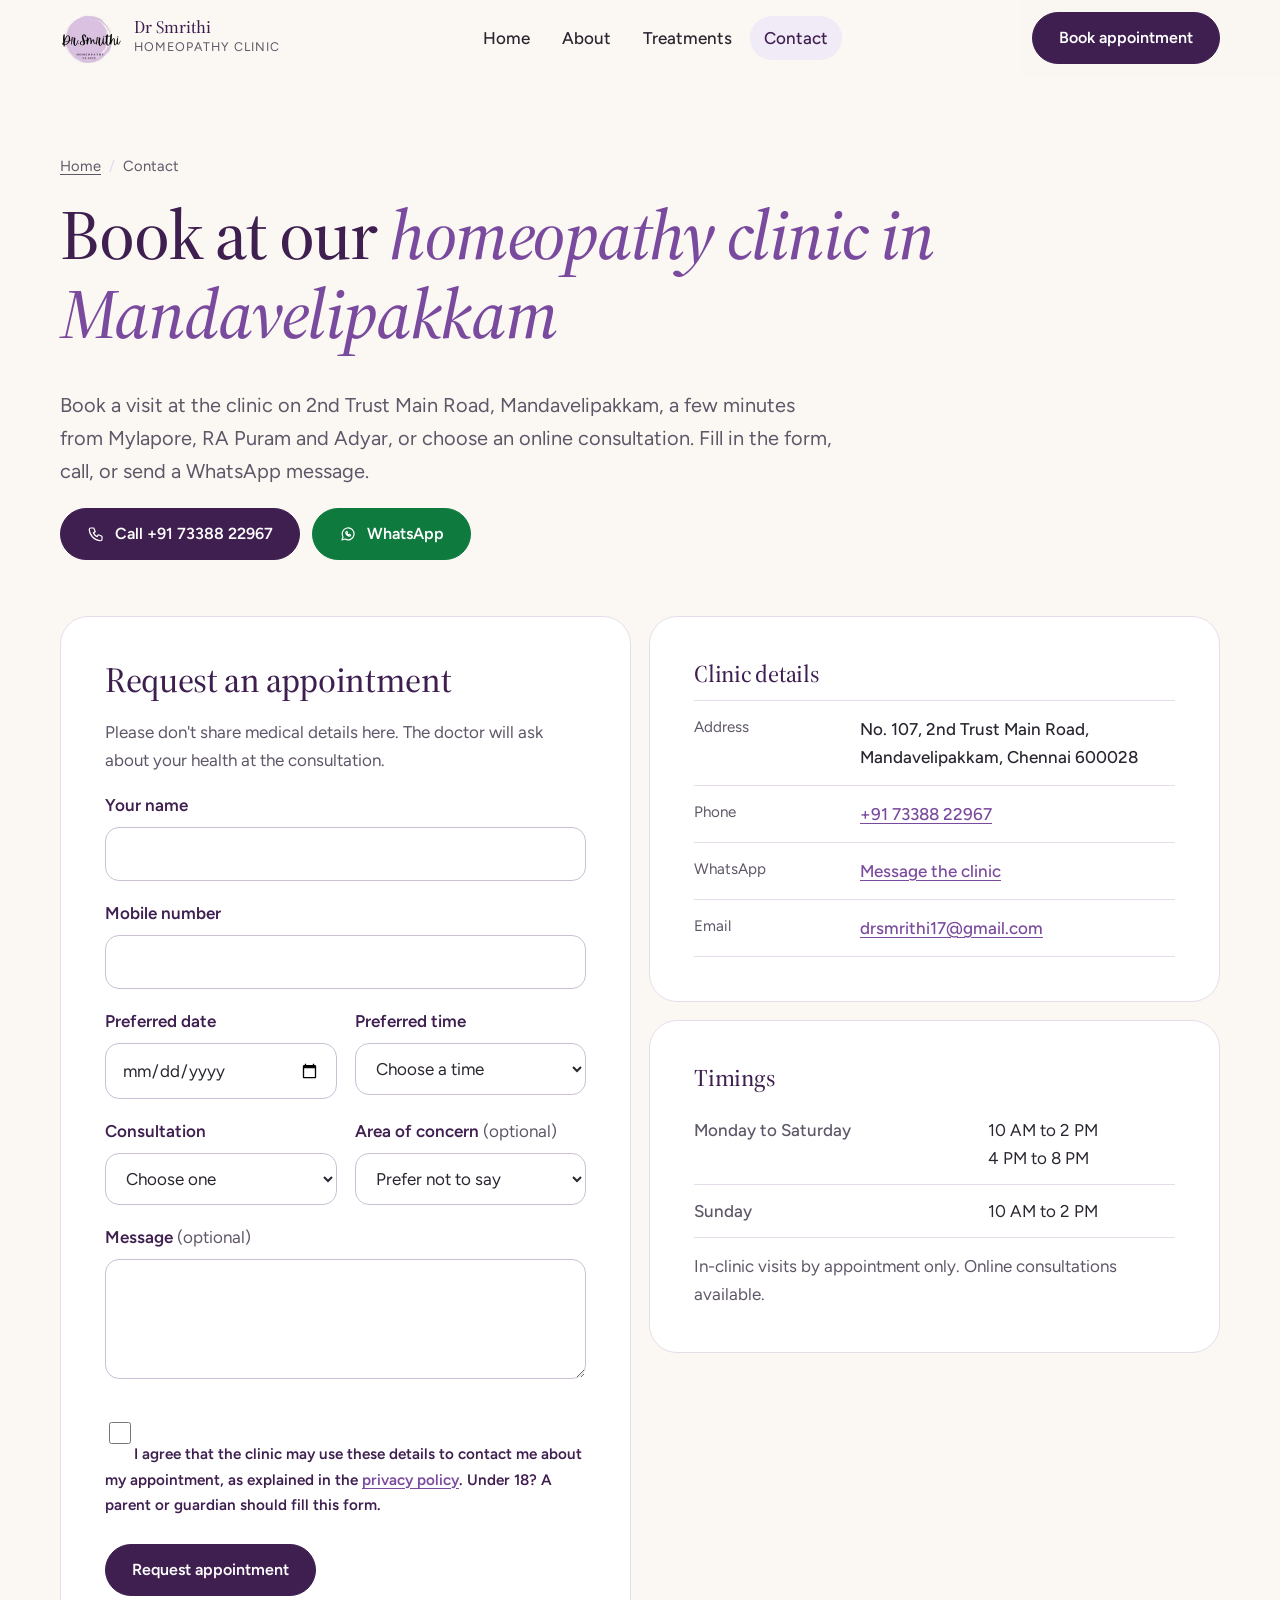
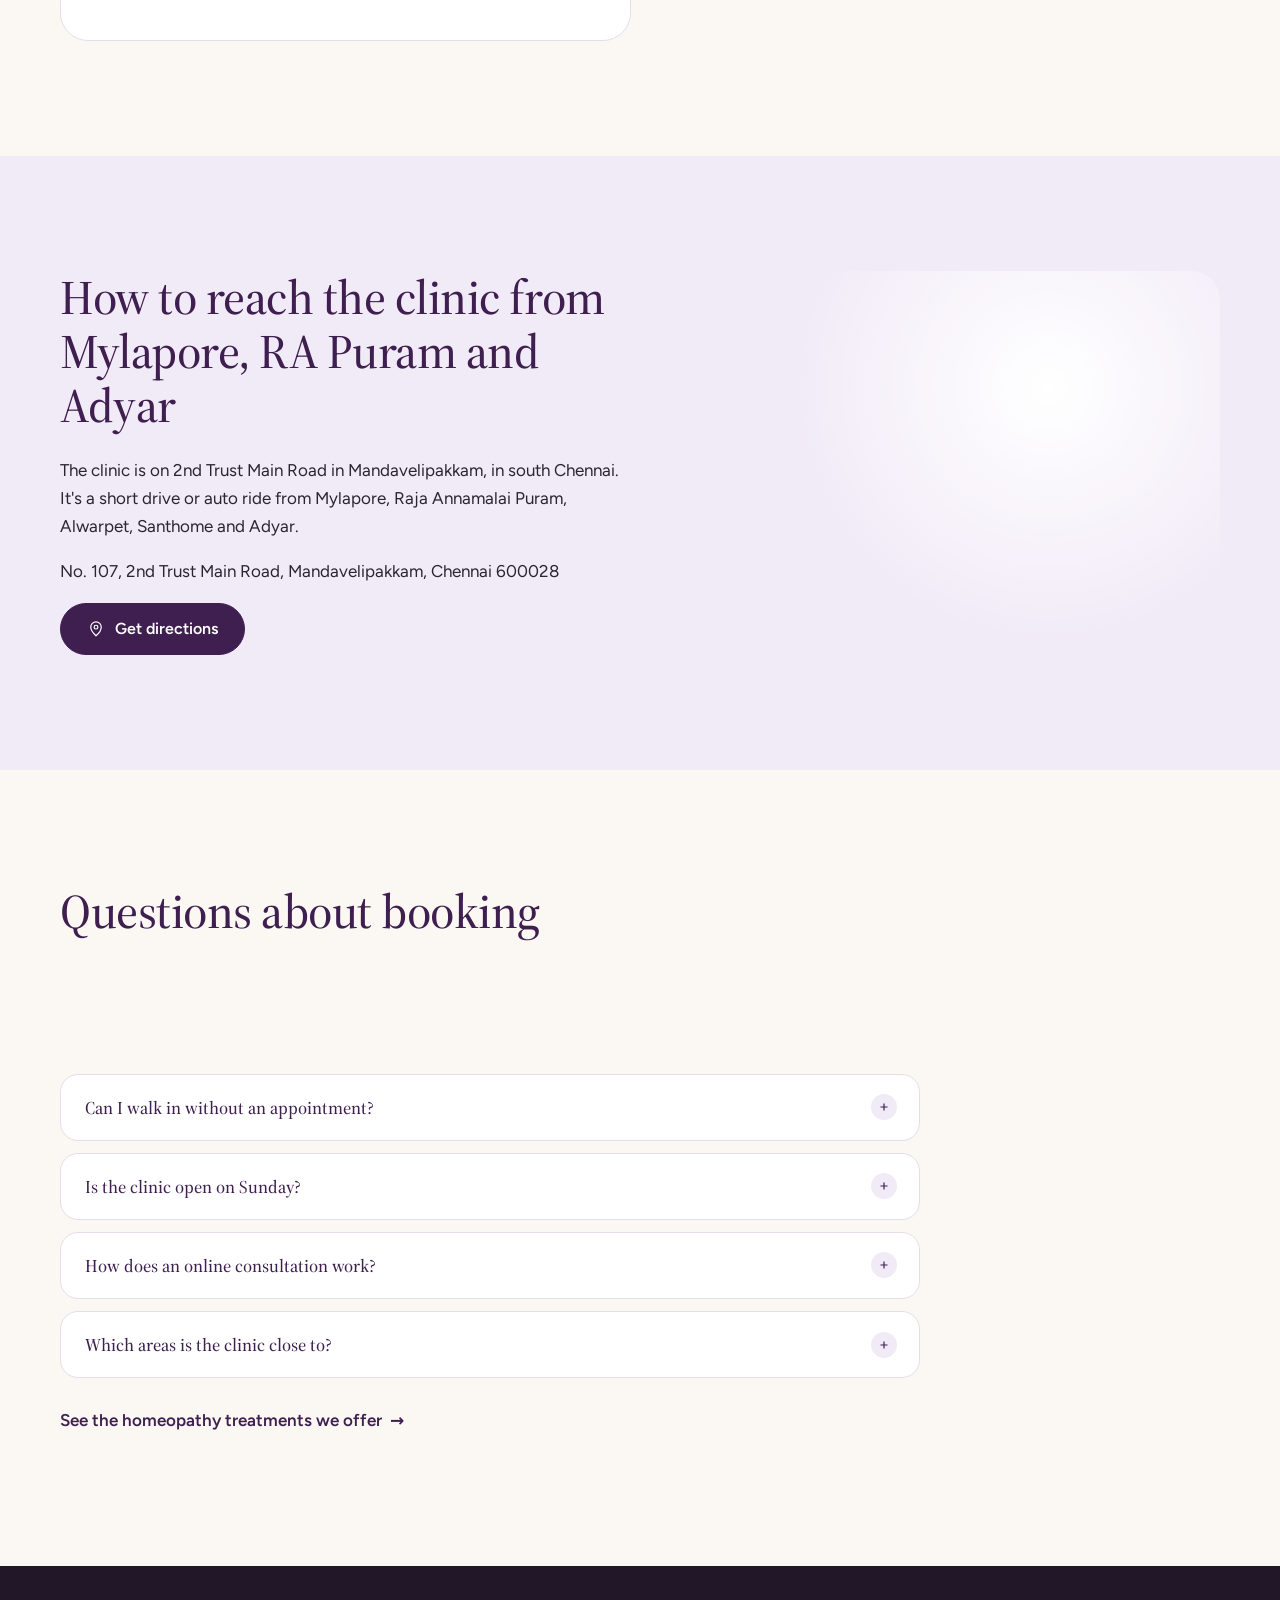
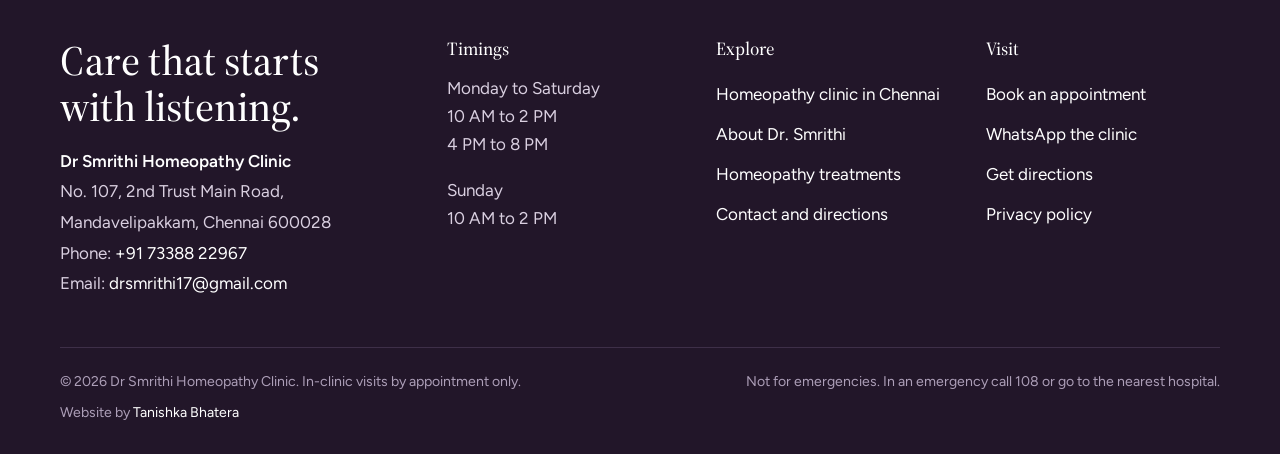
==== contact/index.html @ 2a262642 "New Dr Smrithi website (Astro build) for subdomain testing" ====
<!DOCTYPE html><html lang="en-IN" class="no-js" data-ga="G-P0BYKNVYDF"><head><meta charset="utf-8"><meta name="viewport" content="width=device-width, initial-scale=1"><title>Homeopathy Clinic in Mandavelipakkam | Book Dr Smrithi</title><meta name="description" content="Book at Dr Smrithi Homeopathy Clinic, a homeopathy clinic in Mandavelipakkam near Mylapore and RA Puram. Call, WhatsApp or book online."><meta name="robots" content="index, follow, max-image-preview:large"><link rel="canonical" href="https://drsmrithi.online/contact/"><script>document.documentElement.className='js';setTimeout(function(){if(!window.__ds)document.documentElement.classList.remove('js')},2500)</script><link rel="preload" href="/fonts/source-serif-500.woff2" as="font" type="font/woff2" crossorigin><link rel="preload" href="/fonts/figtree.woff2" as="font" type="font/woff2" crossorigin><link rel="icon" href="/favicon.ico" sizes="48x48"><link rel="icon" type="image/png" sizes="96x96" href="/favicon-96.png"><link rel="icon" type="image/png" sizes="192x192" href="/favicon-192.png"><link rel="apple-touch-icon" href="/apple-touch-icon.png"><meta name="theme-color" content="#fbf8f3"><meta property="og:type" content="website"><meta property="og:site_name" content="Dr Smrithi Homeopathy Clinic"><meta property="og:locale" content="en_IN"><meta property="og:title" content="Homeopathy Clinic in Mandavelipakkam | Book Dr Smrithi"><meta property="og:description" content="Book at Dr Smrithi Homeopathy Clinic, a homeopathy clinic in Mandavelipakkam near Mylapore and RA Puram. Call, WhatsApp or book online."><meta property="og:url" content="https://drsmrithi.online/contact/"><meta property="og:image" content="https://drsmrithi.online/og-share.jpg"><meta property="og:image:width" content="1200"><meta property="og:image:height" content="630"><meta name="twitter:card" content="summary_large_image"><meta name="twitter:title" content="Homeopathy Clinic in Mandavelipakkam | Book Dr Smrithi"><meta name="twitter:description" content="Book at Dr Smrithi Homeopathy Clinic, a homeopathy clinic in Mandavelipakkam near Mylapore and RA Puram. Call, WhatsApp or book online."><meta name="twitter:image" content="https://drsmrithi.online/og-share.jpg"><script type="application/ld+json">{"@context":"https://schema.org","@graph":[{"@type":"MedicalClinic","@id":"https://drsmrithi.online/#clinic","name":"Dr Smrithi Homeopathy Clinic","url":"https://drsmrithi.online/","logo":{"@type":"ImageObject","url":"https://drsmrithi.online/favicon-192.png","width":192,"height":192},"image":"https://drsmrithi.online/og-share.jpg","telephone":"+917338822967","email":"drsmrithi17@gmail.com","medicineSystem":"https://schema.org/Homeopathic","address":{"@type":"PostalAddress","streetAddress":"No. 107, 2nd Trust Main Road, Mandavelipakkam","addressLocality":"Chennai","addressRegion":"Tamil Nadu","postalCode":"600028","addressCountry":"IN"},"hasMap":"https://www.google.com/maps/search/?api=1&query=Dr%20Smrithi%20Homeopathy%20Clinic%2C%20No.%20107%2C%202nd%20Trust%20Main%20Road%2C%20Mandavelipakkam%2C%20Chennai%20600028","geo":{"@type":"GeoCoordinates","latitude":13.0268,"longitude":80.2699},"openingHoursSpecification":[{"@type":"OpeningHoursSpecification","dayOfWeek":["Monday","Tuesday","Wednesday","Thursday","Friday","Saturday"],"opens":"10:00","closes":"14:00"},{"@type":"OpeningHoursSpecification","dayOfWeek":["Monday","Tuesday","Wednesday","Thursday","Friday","Saturday"],"opens":"16:00","closes":"20:00"},{"@type":"OpeningHoursSpecification","dayOfWeek":"Sunday","opens":"10:00","closes":"14:00"}],"areaServed":[{"@type":"Place","name":"Mandavelipakkam"},{"@type":"Place","name":"Mylapore"},{"@type":"Place","name":"Raja Annamalai Puram"},{"@type":"Place","name":"Adyar"},{"@type":"Place","name":"Alwarpet"},{"@type":"Place","name":"Santhome"},{"@type":"City","name":"Chennai"}],"employee":{"@id":"https://drsmrithi.online/about/#doctor"},"isAcceptingNewPatients":true,"availableService":[{"@type":"MedicalTherapy","name":"Homeopathy consultation (in-clinic)"},{"@type":"MedicalTherapy","name":"Online homeopathy consultation"}],"knowsAbout":["Homeopathy","Eczema","Psoriasis","Acne","Urticaria","Allergic rhinitis","Sinusitis","Asthma","Acidity","IBS","Stress","Sleep problems","Migraine","Back pain","PMS","Menopause symptoms"]},{"@type":"WebSite","@id":"https://drsmrithi.online/#website","url":"https://drsmrithi.online/","name":"Dr Smrithi Homeopathy Clinic","inLanguage":"en-IN","publisher":{"@id":"https://drsmrithi.online/#clinic"}},{"@type":"ContactPage","@id":"https://drsmrithi.online/contact/#webpage","url":"https://drsmrithi.online/contact/","name":"Homeopathy Clinic in Mandavelipakkam | Book Dr Smrithi","inLanguage":"en-IN","isPartOf":{"@id":"https://drsmrithi.online/#website"},"about":{"@id":"https://drsmrithi.online/#clinic"}},{"@type":"FAQPage","@id":"https://drsmrithi.online/contact/#faq","mainEntity":[{"@type":"Question","name":"How do I book an appointment?","acceptedAnswer":{"@type":"Answer","text":"Call +91 73388 22967, send a WhatsApp message, or fill in the form on this page. The clinic will confirm your time."}},{"@type":"Question","name":"Can I walk in without an appointment?","acceptedAnswer":{"@type":"Answer","text":"In-clinic visits are by appointment only, so please book before you come."}},{"@type":"Question","name":"Is the clinic open on Sunday?","acceptedAnswer":{"@type":"Answer","text":"Yes. On Sunday the clinic is open from 10 AM to 2 PM."}},{"@type":"Question","name":"How does an online consultation work?","acceptedAnswer":{"@type":"Answer","text":"Book a time as usual and choose online. The doctor consults you on a call, and your medicines can be delivered to your doorstep."}},{"@type":"Question","name":"Which areas is the clinic close to?","acceptedAnswer":{"@type":"Answer","text":"The clinic is in Mandavelipakkam and is close to Mylapore, Raja Annamalai Puram, Adyar, Alwarpet, Santhome."}}]},{"@type":"BreadcrumbList","itemListElement":[{"@type":"ListItem","position":1,"name":"Home","item":"https://drsmrithi.online/"},{"@type":"ListItem","position":2,"name":"Contact","item":"https://drsmrithi.online/contact/"}]}]}</script><style>@font-face{font-family:"Source Serif 4";src:url(/fonts/source-serif-500.woff2)format("woff2");font-weight:500;font-style:normal;font-display:swap}@font-face{font-family:"Source Serif 4";src:url(/fonts/source-serif-500-italic.woff2)format("woff2");font-weight:500;font-style:italic;font-display:swap}@font-face{font-family:Figtree;src:url(/fonts/figtree.woff2)format("woff2");font-weight:400 600;font-style:normal;font-display:swap}@font-face{font-family:Serif Fallback;src:local(Georgia);size-adjust:100%;ascent-override:92%;descent-override:26%}@font-face{font-family:Figtree Fallback;src:local(Arial);size-adjust:97%;ascent-override:98%;descent-override:26%}:root{--cream:#fbf8f3;--paper:#f5efe6;--lilac:#f1eaf7;--lilac-2:#e4d6ef;--plum:#3e1f4f;--plum-2:#5a2f72;--violet:#7a4a9e;--sage:#8fa58a;--sage-soft:#e7ede3;--ink:#2a2530;--muted:#5f5668;--line:#e6dcea;--white:#fff;--wa:#0f7a3e;--serif:"Source Serif 4","Serif Fallback",Georgia,serif;--sans:"Figtree","Figtree Fallback",system-ui,-apple-system,"Segoe UI",Arial,sans-serif;--r-lg:28px;--r-md:18px;--r-sm:12px;--wrap:1200px;--ease:cubic-bezier(.22,.8,.24,1)}*,:before,:after{box-sizing:border-box}html{-webkit-text-size-adjust:100%}body{background:var(--cream);color:var(--ink);font-family:var(--sans);-webkit-font-smoothing:antialiased;text-rendering:optimizelegibility;margin:0;font-size:1.0625rem;line-height:1.65}img,svg{max-width:100%;display:block}img{height:auto}a{color:var(--violet);text-underline-offset:3px}a:hover{color:var(--plum)}:focus-visible{outline:3px solid var(--violet);outline-offset:3px;border-radius:6px}h1,h2,h3,h4{font-family:var(--serif);color:var(--plum);letter-spacing:-.01em;margin:0 0 .5em;font-weight:500;line-height:1.12}h1{letter-spacing:-.02em;font-size:clamp(2.3rem,6.2vw,4.4rem)}h2{font-size:clamp(1.8rem,4.2vw,3rem)}h3{font-size:clamp(1.25rem,2.2vw,1.5rem)}h1 em,h2 em{color:var(--violet);font-style:italic}p{margin:0 0 1em}ul{padding-left:1.1em}.wrap{width:100%;max-width:var(--wrap);margin:0 auto;padding:0 20px}.eyebrow{letter-spacing:.14em;text-transform:uppercase;color:var(--violet);align-items:center;gap:10px;margin-bottom:16px;font-size:.8rem;font-weight:600;display:inline-flex}.eyebrow:before{content:"";background:currentColor;width:22px;height:1.5px}.lead{color:var(--muted);max-width:60ch;font-size:clamp(1.08rem,1.6vw,1.25rem)}.muted{color:var(--muted)}.skip{z-index:200;background:var(--plum);color:#fff;border-radius:10px;padding:10px 16px;position:absolute;top:10px;left:-9999px}.skip:focus{left:10px}.sr-only{clip:rect(0 0 0 0);white-space:nowrap;width:1px;height:1px;position:absolute;overflow:hidden}.btn{--bg:var(--plum);--fg:#fff;border:1.5px solid var(--bg);background:var(--bg);min-height:52px;color:var(--fg);font:600 1rem/1 var(--sans);cursor:pointer;transition:background-color .3s var(--ease),color .3s var(--ease),border-color .3s var(--ease),transform .4s var(--ease);border-radius:999px;justify-content:center;align-items:center;gap:10px;padding:0 26px;text-decoration:none;display:inline-flex;position:relative}.btn:hover{--bg:var(--plum-2);color:#fff}.btn svg{flex:none;width:18px;height:18px}.btn-ghost{--bg:transparent;--fg:var(--plum);border-color:var(--plum)}.btn-ghost:hover{--bg:var(--plum);color:#fff}.btn-wa{--bg:var(--wa)}.btn-wa:hover{--bg:#0b5f30}.btn-light{--bg:#fff;--fg:var(--plum);border-color:#fff}.btn-light:hover{--bg:var(--lilac);color:var(--plum)}.btn-row{flex-wrap:wrap;gap:12px;display:flex}.link-arrow{color:var(--plum);align-items:center;gap:8px;font-weight:600;text-decoration:none;display:inline-flex}.link-arrow span{transition:transform .35s var(--ease)}.link-arrow:hover span{transform:translate(4px)}.site-header{z-index:60;-webkit-backdrop-filter:saturate(1.4)blur(12px);background:#fbf8f3e0;border-bottom:1px solid #0000;transition:border-color .3s;position:sticky;top:0}.site-header.scrolled{border-color:var(--line)}.hdr{justify-content:space-between;align-items:center;gap:16px;min-height:76px;display:flex}.brand{color:var(--plum);align-items:center;gap:12px;text-decoration:none;display:flex}.brand img{mix-blend-mode:multiply;width:62px;height:49px}.brand b{font:500 1.1rem/1.1 var(--serif);display:block}.brand small{letter-spacing:.08em;text-transform:uppercase;color:var(--muted);font-size:.78rem;display:block}.nav ul{gap:4px;margin:0;padding:0;list-style:none;display:flex}.nav a{min-height:44px;color:var(--ink);border-radius:999px;align-items:center;padding:0 14px;font-weight:500;text-decoration:none;transition:background-color .25s;display:flex}.nav a:hover{background:var(--lilac)}.nav a[aria-current=page]{background:var(--lilac);color:var(--plum)}.nav-book{display:none}.menu-btn{border:1.5px solid var(--line);cursor:pointer;width:48px;height:48px;color:var(--plum);background:#fff;border-radius:50%;justify-content:center;align-items:center;display:none}.menu-btn span,.menu-btn span:before{width:20px;height:1.5px;transition:transform .3s var(--ease);background:currentColor;display:block;position:relative}.menu-btn span:before{content:"";position:absolute;top:6px}.menu-btn span{top:-3px}@media (width<=959px){.js .menu-btn{display:inline-flex}.js .nav{background:var(--cream);border-bottom:1px solid var(--line);padding:12px 20px 24px;display:none;position:fixed;inset:76px 0 auto}.js .nav.open{display:block}.js .nav ul{flex-direction:column}.js .nav a{min-height:52px;font-size:1.15rem}.nav-book{margin-top:8px;display:block}.nav-book a{background:var(--plum);color:#fff;justify-content:center}.hdr-cta{display:none}.nav{width:100%}.hdr{flex-wrap:wrap}.js .hdr{flex-wrap:nowrap}}.section{padding:clamp(64px,9vw,120px) 0}.section-tint{background:var(--lilac)}.section-paper{background:var(--paper)}.section-head{max-width:720px;margin-bottom:clamp(32px,5vw,56px)}.section-head.center{text-align:center;margin-left:auto;margin-right:auto}.section-head.center .eyebrow:before{display:none}.panel{border-radius:var(--r-lg);background:#fff;padding:clamp(24px,4vw,44px)}.hero{padding:clamp(28px,5vw,64px) 0 clamp(48px,7vw,90px);position:relative;overflow:hidden}.hero-grid{align-items:center;gap:40px;display:grid}.hero h1{max-width:15ch;font-size:clamp(2.3rem,5vw,3.9rem)}.hero .lead{margin:18px 0 28px}.hero-media{position:relative}.hero-img{border-radius:260px 260px var(--r-lg) var(--r-lg);aspect-ratio:1;background:var(--lilac-2);overflow:hidden}.hero-img img{object-fit:cover;width:100%;height:100%}.float-card{backdrop-filter:blur(6px);border-radius:var(--r-md);background:#fffffff0;align-items:center;gap:12px;padding:14px 18px;font-size:.95rem;line-height:1.3;display:flex;position:absolute;box-shadow:0 18px 40px -18px #3e1f4f59}.float-card b{color:var(--plum);font-weight:600;display:block}.float-card .dot{background:var(--lilac);width:38px;height:38px;color:var(--plum);border-radius:50%;flex:none;place-items:center;display:grid}.float-card .dot svg{width:20px;height:20px}.fc-1{animation:5s ease-in-out infinite bob;bottom:18%;left:-12px}.fc-2{animation:6s ease-in-out -2s infinite bob;top:12%;right:-8px}.float-card{transition:transform .4s var(--ease)}.float-card:hover{animation:.6s ease-in-out wiggle}.fc-2 .dot{position:relative}.fc-2 .dot:after{content:"";background:#3fae64;border-radius:50%;width:9px;height:9px;animation:2s ease-out infinite ping;position:absolute;top:2px;right:2px;box-shadow:0 0 #3fae6499}@keyframes bob{0%,to{transform:translateY(0)rotate(0)}50%{transform:translateY(-10px)rotate(-1deg)}}@keyframes wiggle{0%,to{transform:rotate(0)}25%{transform:rotate(-3deg)}75%{transform:rotate(3deg)}}@keyframes ping{to{box-shadow:0 0 0 10px #3fae6400}}.hero-sprig{width:260px;color:var(--sage);opacity:.55;pointer-events:none;position:absolute;bottom:-40px;right:-60px}.trust{border-top:1px solid var(--line);color:var(--muted);flex-wrap:wrap;gap:10px 22px;margin:30px 0 0;padding:22px 0 0;font-size:.95rem;list-style:none;display:flex}.trust li{align-items:center;gap:8px;display:inline-flex}.trust svg{width:18px;height:18px;color:var(--sage)}.marquee{background:var(--plum);color:#f3eaf8;padding:18px 0;overflow:hidden}.marquee-track{gap:48px;width:max-content;animation:38s linear infinite marquee;display:flex}.marquee-track span{font:400 1.15rem/1 var(--serif);white-space:nowrap;align-items:center;gap:48px;display:inline-flex}.marquee-track span:after{content:"✦";color:var(--sage);font-size:.8rem}@keyframes marquee{to{transform:translate(-50%)}}.ways{gap:18px;display:grid}.way{border-radius:var(--r-lg);border:1px solid var(--line);transform-style:preserve-3d;transition:transform .6s var(--ease),box-shadow .5s var(--ease),border-color .4s;background:#fff;padding:32px 28px;position:relative;overflow:hidden}.way:before{content:"";background:radial-gradient(260px circle at var(--mx,50%) var(--my,50%),#7a4a9e24,transparent 70%);opacity:0;pointer-events:none;transition:opacity .4s;position:absolute;inset:0}.way:hover{border-color:var(--lilac-2);box-shadow:0 30px 60px -32px #3e1f4f80}.way:hover:before{opacity:1}.way .num{transition:transform .5s var(--ease),color .3s}.way:hover .num{color:var(--plum);transform:translate(6px)}.way .num{font:400 .95rem/1 var(--serif);color:var(--violet);margin-bottom:28px;display:block}.way h3{margin-bottom:.35em}.way p{color:var(--muted);margin:0}.tiles{gap:16px;display:grid}.tile{border-radius:var(--r-lg);color:var(--ink);border:1px solid var(--line);background:#fff;flex-direction:column;text-decoration:none;display:flex;position:relative;overflow:hidden}.tile:hover{color:var(--ink)}.tile-media{aspect-ratio:4/3;background:linear-gradient(135deg,var(--lilac) 0%,var(--lilac-2) 100%);display:block;overflow:hidden}.tile-media img{object-fit:cover;width:100%;height:100%}.tile-art{width:100%;height:100%;color:var(--plum);place-items:center;display:grid}.tile-art svg{opacity:.75;width:34%;height:auto}.tile-body{flex-direction:column;flex:1;gap:10px;padding:22px 24px 26px;display:flex}.tile h3{margin:0}.tile p{color:var(--muted);margin:0;font-size:.98rem}.chips{flex-wrap:wrap;gap:6px;display:flex}.chips span{background:var(--cream);border:1px solid var(--line);color:var(--muted);border-radius:999px;padding:5px 11px;font-size:.82rem}.tile .link-arrow{margin-top:auto;padding-top:6px}.scope-note{color:var(--muted);max-width:760px;margin-top:22px;font-size:.92rem}.doctor{align-items:center;gap:40px;display:grid}.monogram{aspect-ratio:1;background:radial-gradient(circle at 30% 25%,#fff 0,var(--lilac) 55%,var(--lilac-2) 100%);border-radius:50%;place-items:center;width:100%;max-width:440px;margin:0 auto;display:grid;position:relative}.monogram img{mix-blend-mode:multiply;width:72%}.monogram svg.ring{width:112%;height:112%;color:var(--violet);opacity:.5;position:absolute;inset:-6%}.creds{border-top:1px solid var(--line);gap:0;margin:24px 0;display:grid}.creds div{border-bottom:1px solid var(--line);grid-template-columns:150px 1fr;gap:16px;padding:14px 0;display:grid}.creds dt{color:var(--muted);font-size:.95rem}.creds dd{margin:0;font-weight:500}blockquote.pull{border-left:3px solid var(--lilac-2);font:500 clamp(1.15rem,2vw,1.4rem)/1.5 var(--serif);color:var(--plum);margin:0 0 20px;padding-left:20px}.steps{counter-reset:s;gap:18px;margin:0;padding:0;list-style:none;display:grid}.step{border-radius:var(--r-lg);background:var(--cream);border:1px solid var(--line);padding:28px;position:relative}.step:before{counter-increment:s;content:"0" counter(s);font:400 2.6rem/1 var(--serif);color:var(--lilac-2);margin-bottom:18px;transition:color .4s;display:block}.step:hover:before{color:var(--violet)}.step h3{font-size:1.25rem}.step p{color:var(--muted);margin:0}.scope{gap:18px;display:grid}.scope .panel h3{align-items:center;gap:12px;display:flex}.scope .panel h3 svg{width:28px;height:28px;color:var(--violet);flex:none}.scope ul{margin:0;padding:0;list-style:none}.scope li{border-bottom:1px dashed var(--line);padding:8px 0 8px 30px;position:relative}.scope li:last-child{border:0}.scope li:before{content:"";background:var(--sage);border-radius:50%;width:12px;height:12px;position:absolute;top:16px;left:4px}.scope .warn li:before{background:#c0703f}.reviews{gap:18px;display:grid}.review{border-radius:var(--r-lg);border:1px solid var(--line);background:#fff;flex-direction:column;gap:16px;margin:0;padding:28px;display:flex}.review .q{font:400 3rem/.6 var(--serif);color:var(--lilac-2);height:20px}.review blockquote{color:var(--ink);margin:0}.review figcaption{color:var(--plum);justify-content:space-between;align-items:center;gap:10px;margin-top:auto;font-weight:600;display:flex}.review figcaption span{background:var(--sage-soft);color:#3f5a3b;border-radius:999px;padding:4px 10px;font-size:.82rem;font-weight:500}.cases{gap:18px;display:grid}.case{border-radius:var(--r-lg);border:1px solid var(--line);background:#fff;margin:0;overflow:hidden}.case img{aspect-ratio:1;object-fit:cover;width:100%}.case figcaption{padding:16px 20px;font-size:.95rem}.case figcaption b{color:var(--plum);display:block}.case-note{color:var(--muted);margin-top:18px;font-size:.9rem}.faq{gap:12px;max-width:860px;display:grid}.faq details{border-radius:var(--r-md);border:1px solid var(--line);background:#fff;transition:border-color .3s}.faq details[open]{border-color:var(--lilac-2)}.faq summary{cursor:pointer;font:500 1.12rem/1.4 var(--serif);color:var(--plum);padding:20px 60px 20px 24px;list-style:none;position:relative}.faq summary::-webkit-details-marker{display:none}.faq summary:after{content:"";background:var(--lilac) url("data:image/svg+xml,%3Csvg xmlns='http://www.w3.org/2000/svg' viewBox='0 0 24 24' fill='none' stroke='%233e1f4f' stroke-width='2'%3E%3Cpath d='M12 6v12M6 12h12'/%3E%3C/svg%3E") center/14px no-repeat;width:26px;height:26px;transition:transform .35s var(--ease);border-radius:50%;margin-top:-13px;position:absolute;top:50%;right:22px}.faq details[open] summary:after{transform:rotate(45deg)}.faq .ans{color:var(--muted);padding:0 24px 20px}.faq .ans p:last-child{margin:0}.visit{gap:18px;display:grid}.hours{border-collapse:collapse;width:100%}.hours th,.hours td{text-align:left;border-bottom:1px solid var(--line);vertical-align:top;padding:12px 0}.hours th{color:var(--muted);padding-right:16px;font-weight:500}.map-box{border-radius:var(--r-lg);background:var(--lilac) radial-gradient(circle at 70% 30%,#fff 0,transparent 55%);text-align:center;place-items:center;min-height:380px;padding:24px;display:grid;position:relative;overflow:hidden}.map-box iframe{border:0;width:100%;height:100%;position:absolute;inset:0}.map-pin{width:60px;height:60px;color:var(--plum);margin:0 auto 14px}.cta{background:var(--plum);color:#efe5f6;border-radius:var(--r-lg);text-align:center;padding:clamp(36px,6vw,72px);position:relative;overflow:hidden}.cta h2{color:#fff}.cta h2 em{color:#e6d6f2}.cta p{color:#dccbe9;max-width:560px;margin:0 auto 26px}.cta .btn-row{justify-content:center}.cta .btn-ghost{--fg:#fff;border-color:#ffffff80}.cta .btn-ghost:hover{--bg:#fff;color:var(--plum)}.cta-sprig{color:#8e6aa8;opacity:.35;pointer-events:none;width:220px;position:absolute}.cta-sprig.l{bottom:-30px;left:-40px}.cta-sprig.r{top:-30px;right:-40px;transform:scaleX(-1)rotate(180deg)}.page-hero{padding:clamp(40px,6vw,80px) 0 clamp(32px,5vw,56px)}.crumbs ol{color:var(--muted);flex-wrap:wrap;gap:8px;margin:0 0 18px;padding:0;font-size:.92rem;list-style:none;display:flex}.crumbs li+li:before{content:"/";color:var(--lilac-2);margin-right:8px}.crumbs a{color:var(--muted)}.toc{flex-wrap:wrap;gap:8px;margin:28px 0 0;padding:0;list-style:none;display:flex}.toc a{border:1px solid var(--line);min-height:44px;color:var(--plum);background:#fff;border-radius:999px;align-items:center;gap:8px;padding:0 16px;font-weight:500;text-decoration:none;transition:background-color .25s;display:inline-flex}.toc a:hover{background:var(--lilac)}.area{border-top:1px solid var(--line);gap:28px;padding:clamp(40px,6vw,72px) 0;scroll-margin-top:90px;display:grid}.area-side{align-items:flex-start;gap:16px;display:flex}.area-body h3{margin-top:1.4em;font-size:1.15rem}.area-cols{gap:4px 32px;display:grid}.tick{margin:0;padding:0;list-style:none}.tick li{padding:6px 0 6px 28px;position:relative}.tick li:before{content:"";border-left:2px solid var(--sage);border-bottom:2px solid var(--sage);width:14px;height:8px;position:absolute;top:14px;left:2px;transform:rotate(-45deg)}.urgent{border-radius:var(--r-sm);background:#fbf1ea;border-left:3px solid #c0703f;margin-top:18px;padding:14px 18px;font-size:.96rem}.form,.form-2{gap:18px;display:grid}.field label{color:var(--plum);margin-bottom:8px;font-weight:600;display:block}.field .opt{color:var(--muted);font-weight:400}.field input,.field select,.field textarea{width:100%;min-height:52px;font:inherit;color:var(--ink);background:#fff;border:1.5px solid #cbbfd4;border-radius:14px;padding:12px 16px;transition:border-color .2s,box-shadow .2s}.field input:focus,.field select:focus,.field textarea:focus{border-color:var(--violet);outline:none;box-shadow:0 0 0 4px #7a4a9e26}.field textarea{resize:vertical;min-height:120px}.field [aria-invalid=true]{border-color:#b00020}.err{color:#b00020;margin-top:6px;font-size:.92rem;display:block}.err:empty{display:none}.check{color:var(--muted);align-items:flex-start;gap:12px;font-size:.95rem;display:flex}.check input{width:22px;height:22px;accent-color:var(--plum);flex:none;margin-top:2px}.hp{width:1px;height:1px;left:-10000px;overflow:hidden;position:absolute!important}.status{border-radius:14px;padding:16px 18px;font-weight:500}.status:empty{display:none}.status.ok{color:#0b5a2c;background:#e8f4ec;border:1px solid #a8d6b6}.status.bad{color:#8a0018;background:#fdecee;border:1px solid #f0aab4}.prose{max-width:760px}.prose h2{margin-top:1.6em;font-size:1.6rem}.site-footer{color:#d9cfe0;background:#221629;padding:72px 0 30px}.site-footer a{color:#fff;text-decoration:none}.site-footer a:hover{color:#d9c2ec;text-decoration:underline}.foot-grid{gap:36px;display:grid}.site-footer h2,.foot-label{font:500 1.15rem/1.2 var(--serif);color:#fff;margin:0 0 14px}.site-footer ul{margin:0;padding:0;list-style:none}.site-footer li a{align-items:center;min-height:40px;display:inline-flex}.site-footer address{font-style:normal;line-height:1.8}.foot-brand{font:400 clamp(1.8rem,4vw,2.6rem)/1.1 var(--serif);color:#fff;margin-bottom:16px}.foot-bottom{color:#ad9fb8;border-top:1px solid #3e2f48;flex-wrap:wrap;justify-content:space-between;gap:8px 24px;margin-top:48px;padding-top:22px;font-size:.88rem;display:flex}.mbar{z-index:70;backdrop-filter:blur(10px);border:1px solid var(--line);background:#fffffff5;border-radius:999px;grid-template-columns:1fr 1fr 1fr;gap:6px;padding:6px;display:grid;position:fixed;bottom:12px;left:12px;right:12px;box-shadow:0 14px 40px -12px #3e1f4f73}.mbar a{min-height:48px;color:var(--plum);border-radius:999px;justify-content:center;align-items:center;gap:6px;font-size:.95rem;font-weight:600;text-decoration:none;display:flex}.mbar a svg{width:18px;height:18px}.mbar .wa{background:var(--wa);color:#fff}.mbar .book{background:var(--plum);color:#fff}body{padding-bottom:84px}.cursor{z-index:300;pointer-events:none;display:none;position:fixed;top:0;left:0}.has-cursor .cursor{display:block}.cursor-dot{background:var(--plum);border-radius:50%;width:8px;height:8px;margin:-4px 0 0 -4px;position:absolute}.cursor-ring{width:40px;height:40px;transition:width .35s var(--ease),height .35s var(--ease),margin .35s var(--ease),background-color .35s,border-color .35s;border:1.5px solid #3e1f4f59;border-radius:50%;place-items:center;margin:-20px 0 0 -20px;display:grid;position:absolute}.cursor-ring span{font:600 .72rem/1 var(--sans);letter-spacing:.08em;text-transform:uppercase;color:#fff;opacity:0;transition:opacity .2s}.cursor.is-link .cursor-ring{background:#7a4a9e1f;border-color:#0000;width:58px;height:58px;margin:-29px 0 0 -29px}.cursor.is-label .cursor-ring{background:var(--plum);border-color:#0000;width:84px;height:84px;margin:-42px 0 0 -42px}.cursor.is-label .cursor-ring span{opacity:1}.cursor.is-label .cursor-dot,.cursor.is-link .cursor-dot,.cursor.hidden{opacity:0}.js [data-reveal]{opacity:0;transition:opacity .9s var(--ease),transform .9s var(--ease);transition-delay:var(--d,0s);transform:translateY(28px)}.js [data-reveal].in{opacity:1;transform:none}.draw path{stroke-dasharray:var(--len,600);stroke-dashoffset:var(--len,600);transition:stroke-dashoffset 2.4s var(--ease)}.no-js .draw path,.draw.in path{stroke-dashoffset:0}@media (width>=640px){.ways,.reviews,.cases,.tiles,.steps{grid-template-columns:repeat(2,1fr)}.form-2,.area-cols{grid-template-columns:1fr 1fr}}@media (width>=960px){.hero-grid{grid-template-columns:1.1fr .9fr;gap:64px}.ways,.tiles,.reviews,.cases{grid-template-columns:repeat(3,1fr)}.steps{grid-template-columns:repeat(4,1fr)}.doctor{grid-template-columns:.85fr 1.15fr;gap:80px}.scope,.visit{grid-template-columns:1fr 1fr}.area{grid-template-columns:.8fr 2fr;gap:56px}.foot-grid{grid-template-columns:1.5fr 1fr 1fr 1fr}.mbar{display:none}body{padding-bottom:0}}@media (prefers-reduced-motion:reduce){*,:before,:after{scroll-behavior:auto!important;transition:none!important;animation:none!important}.js [data-reveal]{opacity:1;transform:none}.draw path{stroke-dashoffset:0}.marquee-track{animation:none}}.visit>*,.doctor>*,.form-2>*,.area>*,.hero-grid>*{min-width:0}@media (width<=639px){.creds div{grid-template-columns:96px 1fr;gap:12px}.panel{padding:22px}}.tile-icon{background:var(--lilac);width:58px;height:58px;color:var(--plum);border-radius:18px;flex:none;place-items:center;display:grid}.tile-icon svg{width:30px;height:30px}.toc a svg{width:18px;height:18px}.tr-hero{align-items:center;gap:36px;display:grid}.tr-mosaic{grid-template-rows:auto auto;grid-template-columns:1fr 1fr;gap:14px;display:grid}.tr-mosaic img{object-fit:cover;border-radius:var(--r-lg);width:100%;height:100%}.tr-mosaic .m1{aspect-ratio:3/4;border-radius:200px 200px var(--r-lg) var(--r-lg);grid-row:span 2}.tr-mosaic .m2,.tr-mosaic .m3{aspect-ratio:4/3}.tr{padding:clamp(56px,8vw,104px) 0;scroll-margin-top:80px}.tr-alt{background:var(--lilac)}.tr-grid{align-items:start;gap:32px;display:grid}.tr-photo{border-radius:var(--r-lg);aspect-ratio:4/3;background:var(--lilac-2);position:relative;overflow:hidden}.tr-photo img{object-fit:cover;width:100%;height:100%}.tr-badge{color:var(--plum);background:#fffffff0;border-radius:999px;align-items:center;gap:8px;padding:8px 14px;font-size:.92rem;font-weight:600;display:inline-flex;position:absolute;bottom:16px;left:16px}.tr-badge svg{width:18px;height:18px}.tr-body h2{font-size:clamp(1.8rem,3.4vw,2.6rem)}.tr-body .lead{max-width:none;margin-bottom:22px}.tr-label{font:600 .82rem/1 var(--sans);letter-spacing:.1em;text-transform:uppercase;color:var(--muted);margin:0 0 12px}.tr-chips{flex-wrap:wrap;gap:8px;margin:0 0 26px;padding:0;list-style:none;display:flex}.tr-chips li{border:1px solid var(--line);color:var(--plum);background:#fff;border-radius:999px;padding:8px 14px;font-size:.95rem;font-weight:500}.tr-alt .tr-chips li{border-color:var(--lilac-2)}.tr-cards{gap:12px;margin-bottom:18px;display:grid}.tr-card{border:1px solid var(--line);border-radius:var(--r-md);background:#fff;padding:18px 20px}.tr-card h3{font:600 1rem/1.3 var(--sans);color:var(--plum);margin:10px 0 6px}.tr-card p{color:var(--muted);margin:0;font-size:.96rem}.tr-ic{background:var(--lilac);width:36px;height:36px;color:var(--plum);border-radius:12px;place-items:center;display:grid}.tr-alt .tr-ic{background:var(--cream)}.tr-ic svg{width:20px;height:20px}.tr-body .link-arrow{margin-top:18px}@media (width>=640px){.tr-cards{grid-template-columns:repeat(3,1fr)}}@media (width>=960px){.tr-hero{grid-template-columns:1.1fr .9fr;gap:64px}.tr-grid{grid-template-columns:.9fr 1.1fr;gap:64px}.tr-alt .tr-grid{grid-template-columns:1.1fr .9fr}.tr-alt .tr-photo{order:2}.tr-photo{aspect-ratio:4/5;position:sticky;top:100px}}.tr-hero>*,.tr-grid>*{min-width:0}.hero-img.tr-rect{border-radius:var(--r-lg);aspect-ratio:4/3}.tr-answer{color:var(--ink);border-left:3px solid var(--violet);border-radius:0 var(--r-sm) var(--r-sm) 0;background:#fff;margin:0 0 18px;padding:14px 18px;font-size:1.05rem}.tr-alt .tr-answer{background:var(--cream)}@keyframes rise{0%{opacity:0;transform:translateY(18px)}to{opacity:1;transform:none}}.js .hero [data-reveal],.js .page-hero [data-reveal]{opacity:1;animation:rise .8s var(--ease) both;animation-delay:var(--d,0s);transition:none;transform:none}@media (prefers-reduced-motion:reduce){.js .hero [data-reveal],.js .page-hero [data-reveal]{animation:none}}.foot-map{border-radius:var(--r-lg);background:#2e2236;height:260px;margin-top:40px;overflow:hidden}.foot-map iframe{border:0;width:100%;height:100%;display:block}@layer astro.images{:where([data-astro-image]){height:auto}:where([data-astro-image=full-width]){width:100%}:where([data-astro-image=constrained]){max-width:100%}[data-astro-image-fit=fill]{object-fit:fill}[data-astro-image-fit=contain]{object-fit:contain}[data-astro-image-fit=cover]{object-fit:cover}[data-astro-image-fit=scale-down]{object-fit:scale-down}[data-astro-image-pos=top]{object-position:top}[data-astro-image-pos=bottom]{object-position:bottom}[data-astro-image-pos=left]{object-position:left}[data-astro-image-pos=right]{object-position:right}[data-astro-image-pos=center]{object-position:center}[data-astro-image-pos=top-left]{object-position:top left}[data-astro-image-pos=top-right]{object-position:top right}[data-astro-image-pos=top-center]{object-position:top center}[data-astro-image-pos=bottom-left]{object-position:bottom left}[data-astro-image-pos=bottom-right]{object-position:bottom right}[data-astro-image-pos=bottom-center]{object-position:bottom center}[data-astro-image-pos=left-top]{object-position:left top}[data-astro-image-pos=left-bottom]{object-position:left bottom}[data-astro-image-pos=left-center]{object-position:left center}[data-astro-image-pos=right-top]{object-position:right top}[data-astro-image-pos=right-bottom]{object-position:right bottom}[data-astro-image-pos=right-center]{object-position:right center}[data-astro-image-pos=center-top]{object-position:center top}[data-astro-image-pos=center-bottom]{object-position:center bottom}[data-astro-image-pos=center-left]{object-position:center left}[data-astro-image-pos=center-right]{object-position:center right}}
</style></head><body><a class="skip" href="#main">Skip to content</a><header class="site-header"><div class="wrap hdr"><a class="brand" href="/" aria-label="Dr Smrithi Homeopathy Clinic, home"><img src="/_astro/logo.Yr3WPw_T_BqCrj.webp" width="62" height="49" alt=""><span><b>Dr Smrithi</b><small>Homeopathy Clinic</small></span></a><button class="menu-btn" type="button" aria-expanded="false" aria-controls="site-nav" aria-label="Open menu"><span></span></button><nav id="site-nav" class="nav" aria-label="Main"><ul><li><a href="/">Home</a></li><li><a href="/about/">About</a></li><li><a href="/treatments/">Treatments</a></li><li><a href="/contact/" aria-current="page">Contact</a></li><li class="nav-book"><a href="/contact/#book">Book appointment</a></li></ul></nav><a class="btn hdr-cta" href="/contact/#book" data-magnetic data-cursor="Book">Book appointment</a></div></header><main id="main"><section class="page-hero"><div class="wrap"><nav class="crumbs" aria-label="Breadcrumb"><ol><li><a href="/">Home</a></li><li aria-current="page">Contact</li></ol></nav><h1 data-reveal style="--d:.08s">Book at our <em>homeopathy clinic in Mandavelipakkam</em></h1><p class="lead" data-reveal style="--d:.16s">Book a visit at the clinic on 2nd Trust Main Road, Mandavelipakkam, a few minutes from Mylapore, RA Puram and Adyar, or choose an online consultation. Fill in the form, call, or send a WhatsApp message.</p><div class="btn-row" data-reveal style="--d:.24s"><a class="btn" href="tel:+917338822967" data-magnetic><svg viewBox="0 0 24 24" fill="none" stroke="currentColor" stroke-width="1.6" stroke-linecap="round" stroke-linejoin="round" aria-hidden="true"><path d="M5 4h4l2 5-2.5 1.5a11 11 0 0 0 5 5L15 13l5 2v4a2 2 0 0 1-2 2A16 16 0 0 1 3 6a2 2 0 0 1 2-2"/></svg>Call +91 73388 22967</a><a class="btn btn-wa" href="https://wa.me/917338822967?text=Hi%2C%20I%20would%20like%20to%20book%20an%20appointment%20at%20Dr%20Smrithi%20Homeopathy%20Clinic." rel="noopener" target="_blank" data-magnetic><svg viewBox="0 0 24 24" fill="none" stroke="currentColor" stroke-width="1.6" stroke-linecap="round" stroke-linejoin="round" aria-hidden="true"><path d="M4 20l1.3-4A8 8 0 1 1 8 18.7Z"/><path d="M9 9.5c0 3 2.5 5.5 5.5 5.5l1-1.5-2-1-1 .8a4 4 0 0 1-1.8-1.8l.8-1-1-2Z"/></svg>WhatsApp</a></div></div></section><section class="section" id="book" style="padding-top:0"><div class="wrap visit" style="align-items:start"><div class="panel" data-reveal style="border:1px solid var(--line)"><h2 style="font-size:clamp(1.6rem,3vw,2.2rem)">Request an appointment</h2><p class="muted">Please don't share medical details here. The doctor will ask about your health at the consultation.</p><form id="booking-form" class="form" method="post" novalidate data-endpoint data-wa="917338822967"><div class="hp" aria-hidden="true"><label for="f-website">Leave this empty</label><input id="f-website" name="website" type="text" tabindex="-1" autocomplete="off"></div><div class="field"><label for="f-name">Your name</label><input id="f-name" name="name" type="text" autocomplete="name" required aria-describedby="err-name"><span class="err" id="err-name" aria-live="polite"></span></div><div class="field"><label for="f-phone">Mobile number</label><input id="f-phone" name="phone" type="tel" inputmode="tel" autocomplete="tel" required aria-describedby="err-phone"><span class="err" id="err-phone" aria-live="polite"></span></div><div class="form-2"><div class="field"><label for="f-date">Preferred date</label><input id="f-date" name="date" type="date" required aria-describedby="err-date"><span class="err" id="err-date" aria-live="polite"></span></div><div class="field"><label for="f-time">Preferred time</label><select id="f-time" name="time" required aria-describedby="err-time"><option value="">Choose a time</option><option>Morning, 10 AM to 2 PM</option><option>Evening, 4 PM to 8 PM (not Sunday)</option></select><span class="err" id="err-time" aria-live="polite"></span></div></div><div class="form-2"><div class="field"><label for="f-mode">Consultation</label><select id="f-mode" name="mode" required aria-describedby="err-mode"><option value="">Choose one</option><option>In-clinic visit</option><option>Online consultation</option></select><span class="err" id="err-mode" aria-live="polite"></span></div><div class="field"><label for="f-concern">Area of concern <span class="opt">(optional)</span></label><select id="f-concern" name="concern"><option value="">Prefer not to say</option><option>Skin</option><option>Breathing and allergies</option><option>Digestion</option><option>Stress and sleep</option><option>Joints and muscles</option><option>Women&#39;s health</option><option>Something else</option></select></div></div><div class="field"><label for="f-message">Message <span class="opt">(optional)</span></label><textarea id="f-message" name="message" maxlength="500"></textarea></div><div class="field"><label class="check" for="f-consent"><input id="f-consent" name="consent" type="checkbox" aria-describedby="err-consent">I agree that the clinic may use these details to contact me about my appointment, as explained in the <a href="/privacy-policy/">privacy policy</a>. Under 18? A parent or guardian should fill this form.</label><span class="err" id="err-consent" aria-live="polite"></span></div><div><button class="btn" type="submit" data-magnetic data-cursor="Send">Request appointment</button></div><div id="form-status" class="status" role="status" tabindex="-1"></div></form></div><div style="display:grid;gap:18px"><div class="panel" data-reveal style="--d:.08s;border:1px solid var(--line)"><h2 style="font-size:1.5rem">Clinic details</h2><dl class="creds" style="margin:0"><div><dt>Address</dt><dd>No. 107, 2nd Trust Main Road, Mandavelipakkam, Chennai 600028</dd></div><div><dt>Phone</dt><dd><a href="tel:+917338822967">+91 73388 22967</a></dd></div><div><dt>WhatsApp</dt><dd><a href="https://wa.me/917338822967?text=Hi%2C%20I%20would%20like%20to%20book%20an%20appointment%20at%20Dr%20Smrithi%20Homeopathy%20Clinic." rel="noopener" target="_blank">Message the clinic</a></dd></div><div><dt>Email</dt><dd><a href="mailto:drsmrithi17@gmail.com">drsmrithi17@gmail.com</a></dd></div></dl></div><div class="panel" data-reveal style="--d:.16s;border:1px solid var(--line)"><h2 style="font-size:1.5rem">Timings</h2><table class="hours"><tr><th scope="row">Monday to Saturday</th><td>10 AM to 2 PM<br>4 PM to 8 PM</td></tr><tr><th scope="row">Sunday</th><td>10 AM to 2 PM</td></tr></table><p class="muted" style="margin:14px 0 0">In-clinic visits by appointment only. Online consultations available.</p></div></div></div></section><section class="section section-tint"><div class="wrap visit"><div data-reveal><h2>How to reach the clinic from Mylapore, RA Puram and Adyar</h2><p>The clinic is on 2nd Trust Main Road in Mandavelipakkam, in south Chennai. It's a short drive or auto ride from Mylapore, Raja Annamalai Puram, Alwarpet, Santhome and Adyar.</p><p>No. 107, 2nd Trust Main Road, Mandavelipakkam, Chennai 600028</p><div class="btn-row"><a class="btn" href="https://www.google.com/maps/dir/?api=1&amp;destination=Dr%20Smrithi%20Homeopathy%20Clinic%2C%20No.%20107%2C%202nd%20Trust%20Main%20Road%2C%20Mandavelipakkam%2C%20Chennai%20600028" rel="noopener" target="_blank" data-magnetic><svg viewBox="0 0 24 24" fill="none" stroke="currentColor" stroke-width="1.6" stroke-linecap="round" stroke-linejoin="round" aria-hidden="true"><path d="M12 21s-7-6.2-7-11.5A7 7 0 0 1 19 9.5C19 14.8 12 21 12 21Z"/><circle cx="12" cy="9.5" r="2.5"/></svg>Get directions</a></div></div><div class="map-box js-map" id="map-box" data-src="https://www.google.com/maps?q=Dr%20Smrithi%20Homeopathy%20Clinic%2C%20No.%20107%2C%202nd%20Trust%20Main%20Road%2C%20Mandavelipakkam%2C%20Chennai%20600028&amp;z=16&amp;output=embed" data-reveal><noscript><iframe src="https://www.google.com/maps?q=Dr%20Smrithi%20Homeopathy%20Clinic%2C%20No.%20107%2C%202nd%20Trust%20Main%20Road%2C%20Mandavelipakkam%2C%20Chennai%20600028&amp;z=16&amp;output=embed" title="Map showing Dr Smrithi Homeopathy Clinic in Mandavelipakkam, Chennai" loading="lazy"></iframe></noscript></div></div></section><section class="section"><div class="wrap"><div class="section-head" data-reveal><h2>Questions about booking</h2></div><div class="faq"><details data-reveal style="--d:0s"><summary>How do I book an appointment?</summary><div class="ans"><p>Call +91 73388 22967, send a WhatsApp message, or fill in the form on this page. The clinic will confirm your time.</p></div></details><details data-reveal style="--d:0.06s"><summary>Can I walk in without an appointment?</summary><div class="ans"><p>In-clinic visits are by appointment only, so please book before you come.</p></div></details><details data-reveal style="--d:0.12s"><summary>Is the clinic open on Sunday?</summary><div class="ans"><p>Yes. On Sunday the clinic is open from 10 AM to 2 PM.</p></div></details><details data-reveal style="--d:0.18s"><summary>How does an online consultation work?</summary><div class="ans"><p>Book a time as usual and choose online. The doctor consults you on a call, and your medicines can be delivered to your doorstep.</p></div></details><details data-reveal style="--d:0.24s"><summary>Which areas is the clinic close to?</summary><div class="ans"><p>The clinic is in Mandavelipakkam and is close to Mylapore, Raja Annamalai Puram, Adyar, Alwarpet, Santhome.</p></div></details></div><p style="margin-top:28px"><a class="link-arrow" href="/treatments/">See the homeopathy treatments we offer <span>&rarr;</span></a></p></div></section></main><footer class="site-footer"><div class="wrap"><div class="foot-grid"><div><p class="foot-brand">Care that starts<br>with listening.</p><address><strong style="color:#fff">Dr Smrithi Homeopathy Clinic</strong><br>No. 107, 2nd Trust Main Road, Mandavelipakkam, Chennai 600028<br>Phone: <a href="tel:+917338822967">+91 73388 22967</a><br>Email: <a href="mailto:drsmrithi17@gmail.com">drsmrithi17@gmail.com</a></address></div><div><p class="foot-label">Timings</p><p>Monday to Saturday<br>10 AM to 2 PM<br>4 PM to 8 PM</p><p>Sunday<br>10 AM to 2 PM</p></div><div><p class="foot-label">Explore</p><ul><li><a href="/">Homeopathy clinic in Chennai</a></li><li><a href="/about/">About Dr. Smrithi</a></li><li><a href="/treatments/">Homeopathy treatments</a></li><li><a href="/contact/">Contact and directions</a></li></ul></div><div><p class="foot-label">Visit</p><ul><li><a href="/contact/#book">Book an appointment</a></li><li><a href="https://wa.me/917338822967?text=Hi%2C%20I%20would%20like%20to%20book%20an%20appointment%20at%20Dr%20Smrithi%20Homeopathy%20Clinic." rel="noopener" target="_blank">WhatsApp the clinic</a></li><li><a href="https://www.google.com/maps/dir/?api=1&amp;destination=Dr%20Smrithi%20Homeopathy%20Clinic%2C%20No.%20107%2C%202nd%20Trust%20Main%20Road%2C%20Mandavelipakkam%2C%20Chennai%20600028" rel="noopener" target="_blank">Get directions</a></li><li><a href="/privacy-policy/">Privacy policy</a></li></ul></div></div><div class="foot-bottom"><span>&copy; 2026 Dr Smrithi Homeopathy Clinic. In-clinic visits by appointment only.</span><span>Not for emergencies. In an emergency call 108 or go to the nearest hospital.</span><span class="credit">Website by <a href="https://tanishkabhatera.com" rel="noopener" target="_blank">Tanishka Bhatera</a></span></div></div></footer><nav class="mbar" aria-label="Quick contact"><a href="tel:+917338822967"><svg viewBox="0 0 24 24" fill="none" stroke="currentColor" stroke-width="1.6" stroke-linecap="round" stroke-linejoin="round" aria-hidden="true"><path d="M5 4h4l2 5-2.5 1.5a11 11 0 0 0 5 5L15 13l5 2v4a2 2 0 0 1-2 2A16 16 0 0 1 3 6a2 2 0 0 1 2-2"/></svg>Call</a><a class="wa" href="https://wa.me/917338822967?text=Hi%2C%20I%20would%20like%20to%20book%20an%20appointment%20at%20Dr%20Smrithi%20Homeopathy%20Clinic." rel="noopener" target="_blank"><svg viewBox="0 0 24 24" fill="none" stroke="currentColor" stroke-width="1.6" stroke-linecap="round" stroke-linejoin="round" aria-hidden="true"><path d="M4 20l1.3-4A8 8 0 1 1 8 18.7Z"/><path d="M9 9.5c0 3 2.5 5.5 5.5 5.5l1-1.5-2-1-1 .8a4 4 0 0 1-1.8-1.8l.8-1-1-2Z"/></svg>WhatsApp</a><a class="book" href="/contact/#book"><svg viewBox="0 0 24 24" fill="none" stroke="currentColor" stroke-width="1.6" stroke-linecap="round" stroke-linejoin="round" aria-hidden="true"><rect x="3.5" y="5" width="17" height="15" rx="3"/><path d="M8 3v4M16 3v4M3.5 10h17"/></svg>Book</a></nav><script type="module" src="/_astro/Base.astro_astro_type_script_index_0_lang.2s2TjJ1R.js"></script></body></html>
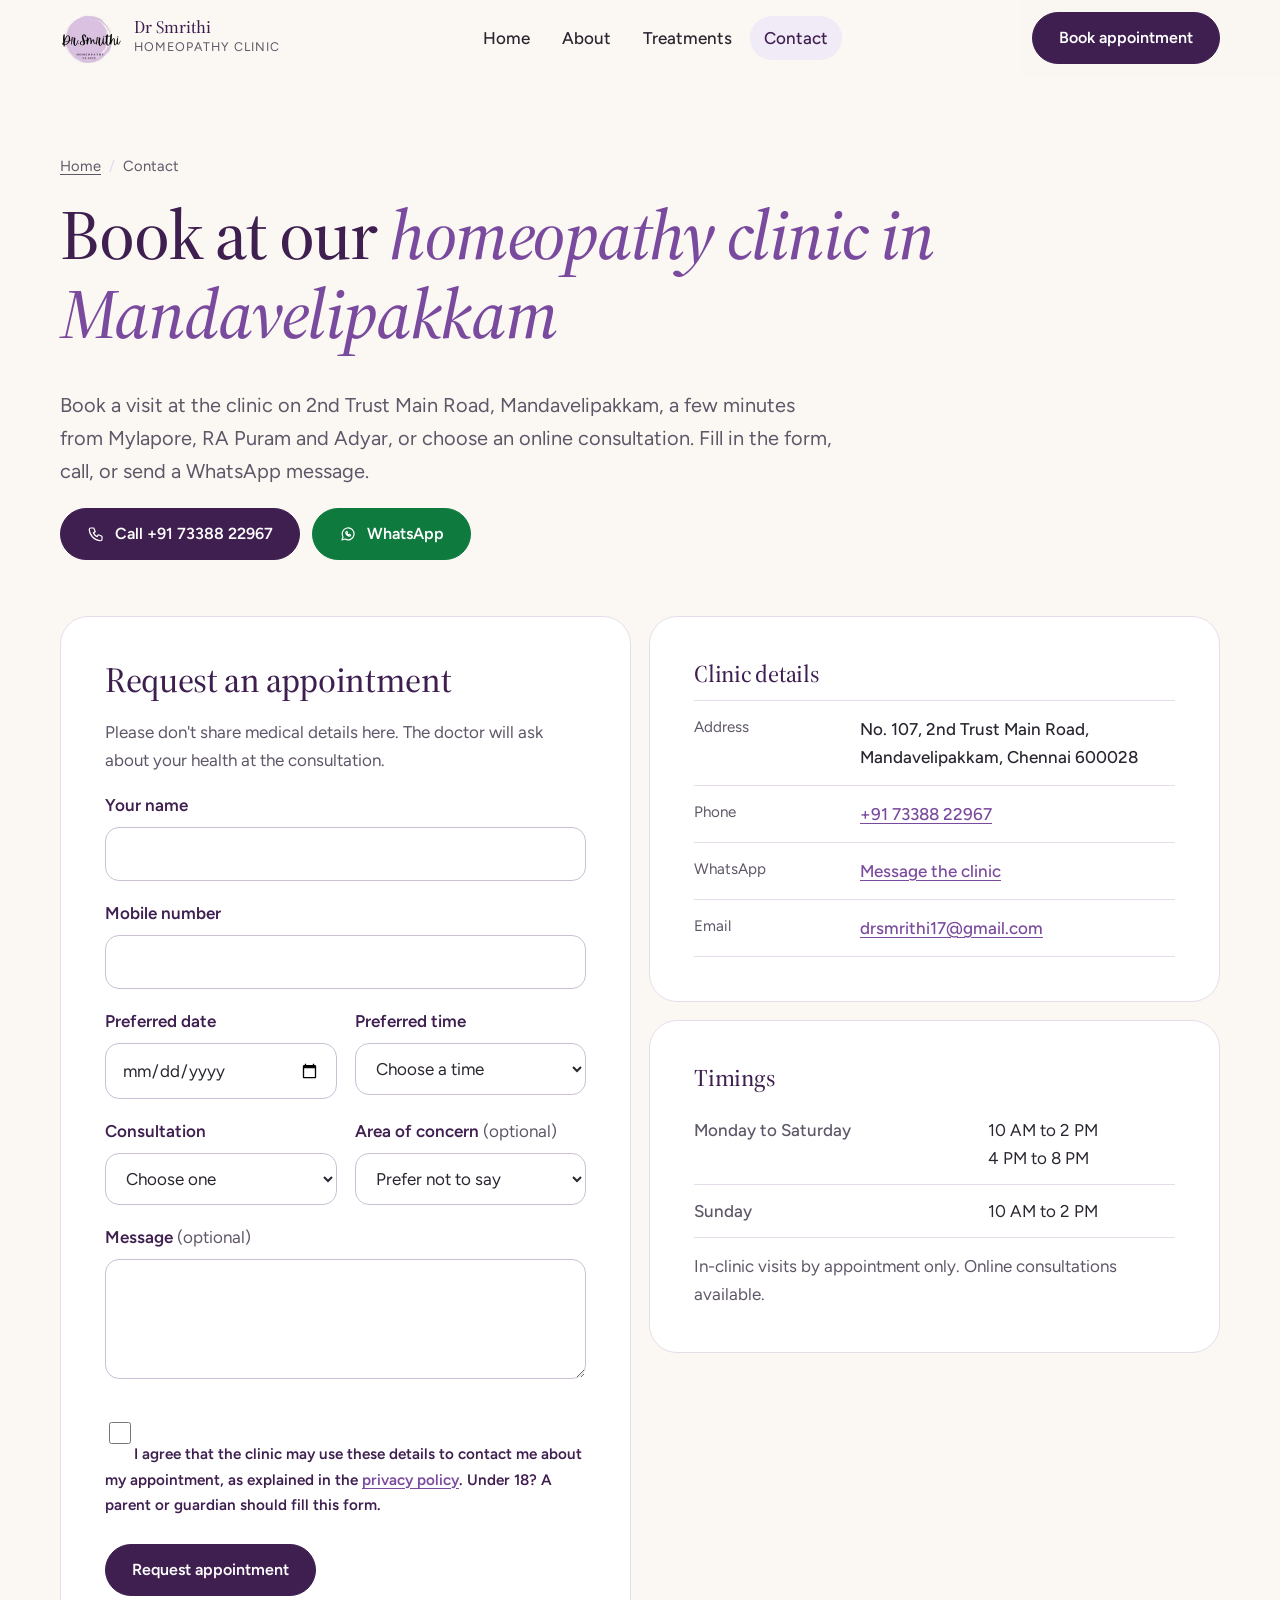
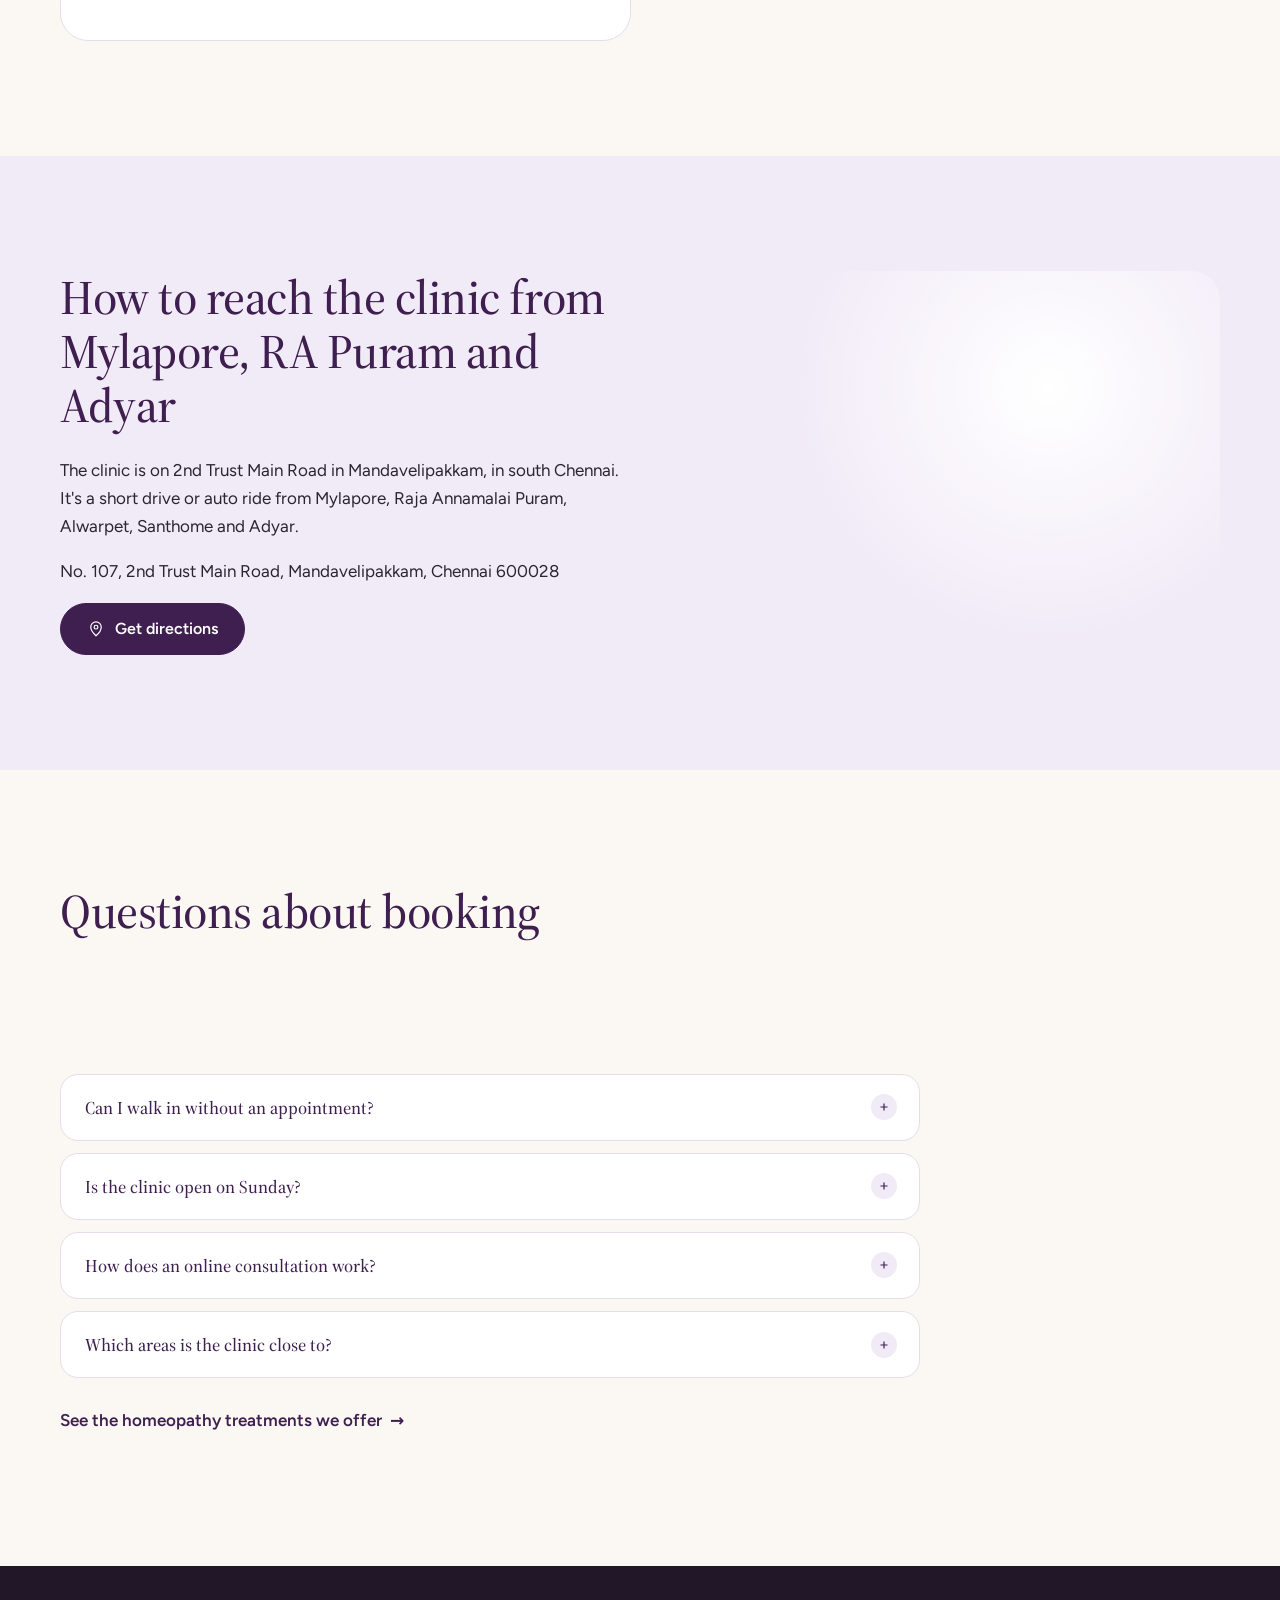
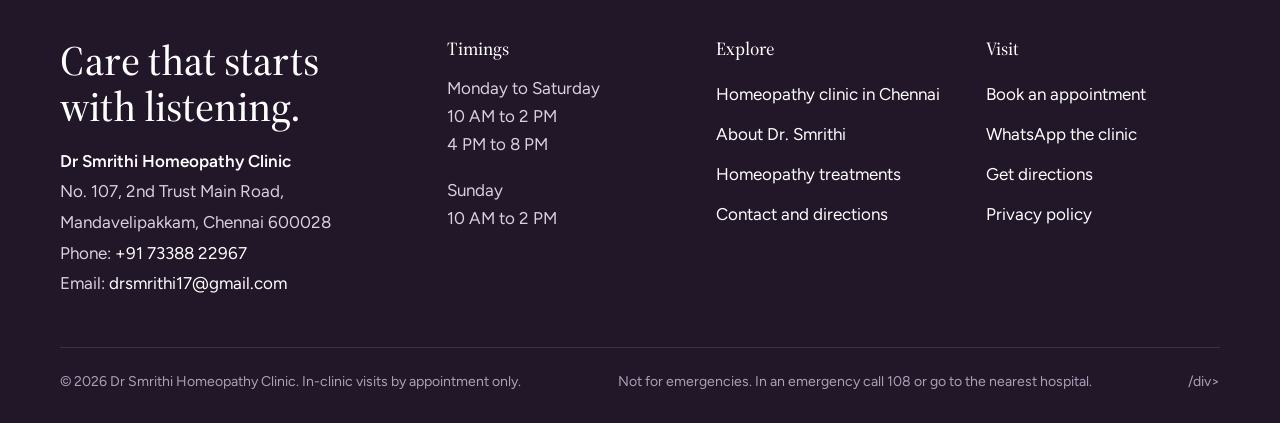
==== commit 55c6110c: "Update index.html" ====
--- a/contact/index.html
+++ b/contact/index.html
@@ -1,2 +1,2 @@
 <!DOCTYPE html><html lang="en-IN" class="no-js" data-ga="G-P0BYKNVYDF"><head><meta charset="utf-8"><meta name="viewport" content="width=device-width, initial-scale=1"><title>Homeopathy Clinic in Mandavelipakkam | Book Dr Smrithi</title><meta name="description" content="Book at Dr Smrithi Homeopathy Clinic, a homeopathy clinic in Mandavelipakkam near Mylapore and RA Puram. Call, WhatsApp or book online."><meta name="robots" content="index, follow, max-image-preview:large"><link rel="canonical" href="https://drsmrithi.online/contact/"><script>document.documentElement.className='js';setTimeout(function(){if(!window.__ds)document.documentElement.classList.remove('js')},2500)</script><link rel="preload" href="/fonts/source-serif-500.woff2" as="font" type="font/woff2" crossorigin><link rel="preload" href="/fonts/figtree.woff2" as="font" type="font/woff2" crossorigin><link rel="icon" href="/favicon.ico" sizes="48x48"><link rel="icon" type="image/png" sizes="96x96" href="/favicon-96.png"><link rel="icon" type="image/png" sizes="192x192" href="/favicon-192.png"><link rel="apple-touch-icon" href="/apple-touch-icon.png"><meta name="theme-color" content="#fbf8f3"><meta property="og:type" content="website"><meta property="og:site_name" content="Dr Smrithi Homeopathy Clinic"><meta property="og:locale" content="en_IN"><meta property="og:title" content="Homeopathy Clinic in Mandavelipakkam | Book Dr Smrithi"><meta property="og:description" content="Book at Dr Smrithi Homeopathy Clinic, a homeopathy clinic in Mandavelipakkam near Mylapore and RA Puram. Call, WhatsApp or book online."><meta property="og:url" content="https://drsmrithi.online/contact/"><meta property="og:image" content="https://drsmrithi.online/og-share.jpg"><meta property="og:image:width" content="1200"><meta property="og:image:height" content="630"><meta name="twitter:card" content="summary_large_image"><meta name="twitter:title" content="Homeopathy Clinic in Mandavelipakkam | Book Dr Smrithi"><meta name="twitter:description" content="Book at Dr Smrithi Homeopathy Clinic, a homeopathy clinic in Mandavelipakkam near Mylapore and RA Puram. Call, WhatsApp or book online."><meta name="twitter:image" content="https://drsmrithi.online/og-share.jpg"><script type="application/ld+json">{"@context":"https://schema.org","@graph":[{"@type":"MedicalClinic","@id":"https://drsmrithi.online/#clinic","name":"Dr Smrithi Homeopathy Clinic","url":"https://drsmrithi.online/","logo":{"@type":"ImageObject","url":"https://drsmrithi.online/favicon-192.png","width":192,"height":192},"image":"https://drsmrithi.online/og-share.jpg","telephone":"+917338822967","email":"drsmrithi17@gmail.com","medicineSystem":"https://schema.org/Homeopathic","address":{"@type":"PostalAddress","streetAddress":"No. 107, 2nd Trust Main Road, Mandavelipakkam","addressLocality":"Chennai","addressRegion":"Tamil Nadu","postalCode":"600028","addressCountry":"IN"},"hasMap":"https://www.google.com/maps/search/?api=1&query=Dr%20Smrithi%20Homeopathy%20Clinic%2C%20No.%20107%2C%202nd%20Trust%20Main%20Road%2C%20Mandavelipakkam%2C%20Chennai%20600028","geo":{"@type":"GeoCoordinates","latitude":13.0268,"longitude":80.2699},"openingHoursSpecification":[{"@type":"OpeningHoursSpecification","dayOfWeek":["Monday","Tuesday","Wednesday","Thursday","Friday","Saturday"],"opens":"10:00","closes":"14:00"},{"@type":"OpeningHoursSpecification","dayOfWeek":["Monday","Tuesday","Wednesday","Thursday","Friday","Saturday"],"opens":"16:00","closes":"20:00"},{"@type":"OpeningHoursSpecification","dayOfWeek":"Sunday","opens":"10:00","closes":"14:00"}],"areaServed":[{"@type":"Place","name":"Mandavelipakkam"},{"@type":"Place","name":"Mylapore"},{"@type":"Place","name":"Raja Annamalai Puram"},{"@type":"Place","name":"Adyar"},{"@type":"Place","name":"Alwarpet"},{"@type":"Place","name":"Santhome"},{"@type":"City","name":"Chennai"}],"employee":{"@id":"https://drsmrithi.online/about/#doctor"},"isAcceptingNewPatients":true,"availableService":[{"@type":"MedicalTherapy","name":"Homeopathy consultation (in-clinic)"},{"@type":"MedicalTherapy","name":"Online homeopathy consultation"}],"knowsAbout":["Homeopathy","Eczema","Psoriasis","Acne","Urticaria","Allergic rhinitis","Sinusitis","Asthma","Acidity","IBS","Stress","Sleep problems","Migraine","Back pain","PMS","Menopause symptoms"]},{"@type":"WebSite","@id":"https://drsmrithi.online/#website","url":"https://drsmrithi.online/","name":"Dr Smrithi Homeopathy Clinic","inLanguage":"en-IN","publisher":{"@id":"https://drsmrithi.online/#clinic"}},{"@type":"ContactPage","@id":"https://drsmrithi.online/contact/#webpage","url":"https://drsmrithi.online/contact/","name":"Homeopathy Clinic in Mandavelipakkam | Book Dr Smrithi","inLanguage":"en-IN","isPartOf":{"@id":"https://drsmrithi.online/#website"},"about":{"@id":"https://drsmrithi.online/#clinic"}},{"@type":"FAQPage","@id":"https://drsmrithi.online/contact/#faq","mainEntity":[{"@type":"Question","name":"How do I book an appointment?","acceptedAnswer":{"@type":"Answer","text":"Call +91 73388 22967, send a WhatsApp message, or fill in the form on this page. The clinic will confirm your time."}},{"@type":"Question","name":"Can I walk in without an appointment?","acceptedAnswer":{"@type":"Answer","text":"In-clinic visits are by appointment only, so please book before you come."}},{"@type":"Question","name":"Is the clinic open on Sunday?","acceptedAnswer":{"@type":"Answer","text":"Yes. On Sunday the clinic is open from 10 AM to 2 PM."}},{"@type":"Question","name":"How does an online consultation work?","acceptedAnswer":{"@type":"Answer","text":"Book a time as usual and choose online. The doctor consults you on a call, and your medicines can be delivered to your doorstep."}},{"@type":"Question","name":"Which areas is the clinic close to?","acceptedAnswer":{"@type":"Answer","text":"The clinic is in Mandavelipakkam and is close to Mylapore, Raja Annamalai Puram, Adyar, Alwarpet, Santhome."}}]},{"@type":"BreadcrumbList","itemListElement":[{"@type":"ListItem","position":1,"name":"Home","item":"https://drsmrithi.online/"},{"@type":"ListItem","position":2,"name":"Contact","item":"https://drsmrithi.online/contact/"}]}]}</script><style>@font-face{font-family:"Source Serif 4";src:url(/fonts/source-serif-500.woff2)format("woff2");font-weight:500;font-style:normal;font-display:swap}@font-face{font-family:"Source Serif 4";src:url(/fonts/source-serif-500-italic.woff2)format("woff2");font-weight:500;font-style:italic;font-display:swap}@font-face{font-family:Figtree;src:url(/fonts/figtree.woff2)format("woff2");font-weight:400 600;font-style:normal;font-display:swap}@font-face{font-family:Serif Fallback;src:local(Georgia);size-adjust:100%;ascent-override:92%;descent-override:26%}@font-face{font-family:Figtree Fallback;src:local(Arial);size-adjust:97%;ascent-override:98%;descent-override:26%}:root{--cream:#fbf8f3;--paper:#f5efe6;--lilac:#f1eaf7;--lilac-2:#e4d6ef;--plum:#3e1f4f;--plum-2:#5a2f72;--violet:#7a4a9e;--sage:#8fa58a;--sage-soft:#e7ede3;--ink:#2a2530;--muted:#5f5668;--line:#e6dcea;--white:#fff;--wa:#0f7a3e;--serif:"Source Serif 4","Serif Fallback",Georgia,serif;--sans:"Figtree","Figtree Fallback",system-ui,-apple-system,"Segoe UI",Arial,sans-serif;--r-lg:28px;--r-md:18px;--r-sm:12px;--wrap:1200px;--ease:cubic-bezier(.22,.8,.24,1)}*,:before,:after{box-sizing:border-box}html{-webkit-text-size-adjust:100%}body{background:var(--cream);color:var(--ink);font-family:var(--sans);-webkit-font-smoothing:antialiased;text-rendering:optimizelegibility;margin:0;font-size:1.0625rem;line-height:1.65}img,svg{max-width:100%;display:block}img{height:auto}a{color:var(--violet);text-underline-offset:3px}a:hover{color:var(--plum)}:focus-visible{outline:3px solid var(--violet);outline-offset:3px;border-radius:6px}h1,h2,h3,h4{font-family:var(--serif);color:var(--plum);letter-spacing:-.01em;margin:0 0 .5em;font-weight:500;line-height:1.12}h1{letter-spacing:-.02em;font-size:clamp(2.3rem,6.2vw,4.4rem)}h2{font-size:clamp(1.8rem,4.2vw,3rem)}h3{font-size:clamp(1.25rem,2.2vw,1.5rem)}h1 em,h2 em{color:var(--violet);font-style:italic}p{margin:0 0 1em}ul{padding-left:1.1em}.wrap{width:100%;max-width:var(--wrap);margin:0 auto;padding:0 20px}.eyebrow{letter-spacing:.14em;text-transform:uppercase;color:var(--violet);align-items:center;gap:10px;margin-bottom:16px;font-size:.8rem;font-weight:600;display:inline-flex}.eyebrow:before{content:"";background:currentColor;width:22px;height:1.5px}.lead{color:var(--muted);max-width:60ch;font-size:clamp(1.08rem,1.6vw,1.25rem)}.muted{color:var(--muted)}.skip{z-index:200;background:var(--plum);color:#fff;border-radius:10px;padding:10px 16px;position:absolute;top:10px;left:-9999px}.skip:focus{left:10px}.sr-only{clip:rect(0 0 0 0);white-space:nowrap;width:1px;height:1px;position:absolute;overflow:hidden}.btn{--bg:var(--plum);--fg:#fff;border:1.5px solid var(--bg);background:var(--bg);min-height:52px;color:var(--fg);font:600 1rem/1 var(--sans);cursor:pointer;transition:background-color .3s var(--ease),color .3s var(--ease),border-color .3s var(--ease),transform .4s var(--ease);border-radius:999px;justify-content:center;align-items:center;gap:10px;padding:0 26px;text-decoration:none;display:inline-flex;position:relative}.btn:hover{--bg:var(--plum-2);color:#fff}.btn svg{flex:none;width:18px;height:18px}.btn-ghost{--bg:transparent;--fg:var(--plum);border-color:var(--plum)}.btn-ghost:hover{--bg:var(--plum);color:#fff}.btn-wa{--bg:var(--wa)}.btn-wa:hover{--bg:#0b5f30}.btn-light{--bg:#fff;--fg:var(--plum);border-color:#fff}.btn-light:hover{--bg:var(--lilac);color:var(--plum)}.btn-row{flex-wrap:wrap;gap:12px;display:flex}.link-arrow{color:var(--plum);align-items:center;gap:8px;font-weight:600;text-decoration:none;display:inline-flex}.link-arrow span{transition:transform .35s var(--ease)}.link-arrow:hover span{transform:translate(4px)}.site-header{z-index:60;-webkit-backdrop-filter:saturate(1.4)blur(12px);background:#fbf8f3e0;border-bottom:1px solid #0000;transition:border-color .3s;position:sticky;top:0}.site-header.scrolled{border-color:var(--line)}.hdr{justify-content:space-between;align-items:center;gap:16px;min-height:76px;display:flex}.brand{color:var(--plum);align-items:center;gap:12px;text-decoration:none;display:flex}.brand img{mix-blend-mode:multiply;width:62px;height:49px}.brand b{font:500 1.1rem/1.1 var(--serif);display:block}.brand small{letter-spacing:.08em;text-transform:uppercase;color:var(--muted);font-size:.78rem;display:block}.nav ul{gap:4px;margin:0;padding:0;list-style:none;display:flex}.nav a{min-height:44px;color:var(--ink);border-radius:999px;align-items:center;padding:0 14px;font-weight:500;text-decoration:none;transition:background-color .25s;display:flex}.nav a:hover{background:var(--lilac)}.nav a[aria-current=page]{background:var(--lilac);color:var(--plum)}.nav-book{display:none}.menu-btn{border:1.5px solid var(--line);cursor:pointer;width:48px;height:48px;color:var(--plum);background:#fff;border-radius:50%;justify-content:center;align-items:center;display:none}.menu-btn span,.menu-btn span:before{width:20px;height:1.5px;transition:transform .3s var(--ease);background:currentColor;display:block;position:relative}.menu-btn span:before{content:"";position:absolute;top:6px}.menu-btn span{top:-3px}@media (width<=959px){.js .menu-btn{display:inline-flex}.js .nav{background:var(--cream);border-bottom:1px solid var(--line);padding:12px 20px 24px;display:none;position:fixed;inset:76px 0 auto}.js .nav.open{display:block}.js .nav ul{flex-direction:column}.js .nav a{min-height:52px;font-size:1.15rem}.nav-book{margin-top:8px;display:block}.nav-book a{background:var(--plum);color:#fff;justify-content:center}.hdr-cta{display:none}.nav{width:100%}.hdr{flex-wrap:wrap}.js .hdr{flex-wrap:nowrap}}.section{padding:clamp(64px,9vw,120px) 0}.section-tint{background:var(--lilac)}.section-paper{background:var(--paper)}.section-head{max-width:720px;margin-bottom:clamp(32px,5vw,56px)}.section-head.center{text-align:center;margin-left:auto;margin-right:auto}.section-head.center .eyebrow:before{display:none}.panel{border-radius:var(--r-lg);background:#fff;padding:clamp(24px,4vw,44px)}.hero{padding:clamp(28px,5vw,64px) 0 clamp(48px,7vw,90px);position:relative;overflow:hidden}.hero-grid{align-items:center;gap:40px;display:grid}.hero h1{max-width:15ch;font-size:clamp(2.3rem,5vw,3.9rem)}.hero .lead{margin:18px 0 28px}.hero-media{position:relative}.hero-img{border-radius:260px 260px var(--r-lg) var(--r-lg);aspect-ratio:1;background:var(--lilac-2);overflow:hidden}.hero-img img{object-fit:cover;width:100%;height:100%}.float-card{backdrop-filter:blur(6px);border-radius:var(--r-md);background:#fffffff0;align-items:center;gap:12px;padding:14px 18px;font-size:.95rem;line-height:1.3;display:flex;position:absolute;box-shadow:0 18px 40px -18px #3e1f4f59}.float-card b{color:var(--plum);font-weight:600;display:block}.float-card .dot{background:var(--lilac);width:38px;height:38px;color:var(--plum);border-radius:50%;flex:none;place-items:center;display:grid}.float-card .dot svg{width:20px;height:20px}.fc-1{animation:5s ease-in-out infinite bob;bottom:18%;left:-12px}.fc-2{animation:6s ease-in-out -2s infinite bob;top:12%;right:-8px}.float-card{transition:transform .4s var(--ease)}.float-card:hover{animation:.6s ease-in-out wiggle}.fc-2 .dot{position:relative}.fc-2 .dot:after{content:"";background:#3fae64;border-radius:50%;width:9px;height:9px;animation:2s ease-out infinite ping;position:absolute;top:2px;right:2px;box-shadow:0 0 #3fae6499}@keyframes bob{0%,to{transform:translateY(0)rotate(0)}50%{transform:translateY(-10px)rotate(-1deg)}}@keyframes wiggle{0%,to{transform:rotate(0)}25%{transform:rotate(-3deg)}75%{transform:rotate(3deg)}}@keyframes ping{to{box-shadow:0 0 0 10px #3fae6400}}.hero-sprig{width:260px;color:var(--sage);opacity:.55;pointer-events:none;position:absolute;bottom:-40px;right:-60px}.trust{border-top:1px solid var(--line);color:var(--muted);flex-wrap:wrap;gap:10px 22px;margin:30px 0 0;padding:22px 0 0;font-size:.95rem;list-style:none;display:flex}.trust li{align-items:center;gap:8px;display:inline-flex}.trust svg{width:18px;height:18px;color:var(--sage)}.marquee{background:var(--plum);color:#f3eaf8;padding:18px 0;overflow:hidden}.marquee-track{gap:48px;width:max-content;animation:38s linear infinite marquee;display:flex}.marquee-track span{font:400 1.15rem/1 var(--serif);white-space:nowrap;align-items:center;gap:48px;display:inline-flex}.marquee-track span:after{content:"✦";color:var(--sage);font-size:.8rem}@keyframes marquee{to{transform:translate(-50%)}}.ways{gap:18px;display:grid}.way{border-radius:var(--r-lg);border:1px solid var(--line);transform-style:preserve-3d;transition:transform .6s var(--ease),box-shadow .5s var(--ease),border-color .4s;background:#fff;padding:32px 28px;position:relative;overflow:hidden}.way:before{content:"";background:radial-gradient(260px circle at var(--mx,50%) var(--my,50%),#7a4a9e24,transparent 70%);opacity:0;pointer-events:none;transition:opacity .4s;position:absolute;inset:0}.way:hover{border-color:var(--lilac-2);box-shadow:0 30px 60px -32px #3e1f4f80}.way:hover:before{opacity:1}.way .num{transition:transform .5s var(--ease),color .3s}.way:hover .num{color:var(--plum);transform:translate(6px)}.way .num{font:400 .95rem/1 var(--serif);color:var(--violet);margin-bottom:28px;display:block}.way h3{margin-bottom:.35em}.way p{color:var(--muted);margin:0}.tiles{gap:16px;display:grid}.tile{border-radius:var(--r-lg);color:var(--ink);border:1px solid var(--line);background:#fff;flex-direction:column;text-decoration:none;display:flex;position:relative;overflow:hidden}.tile:hover{color:var(--ink)}.tile-media{aspect-ratio:4/3;background:linear-gradient(135deg,var(--lilac) 0%,var(--lilac-2) 100%);display:block;overflow:hidden}.tile-media img{object-fit:cover;width:100%;height:100%}.tile-art{width:100%;height:100%;color:var(--plum);place-items:center;display:grid}.tile-art svg{opacity:.75;width:34%;height:auto}.tile-body{flex-direction:column;flex:1;gap:10px;padding:22px 24px 26px;display:flex}.tile h3{margin:0}.tile p{color:var(--muted);margin:0;font-size:.98rem}.chips{flex-wrap:wrap;gap:6px;display:flex}.chips span{background:var(--cream);border:1px solid var(--line);color:var(--muted);border-radius:999px;padding:5px 11px;font-size:.82rem}.tile .link-arrow{margin-top:auto;padding-top:6px}.scope-note{color:var(--muted);max-width:760px;margin-top:22px;font-size:.92rem}.doctor{align-items:center;gap:40px;display:grid}.monogram{aspect-ratio:1;background:radial-gradient(circle at 30% 25%,#fff 0,var(--lilac) 55%,var(--lilac-2) 100%);border-radius:50%;place-items:center;width:100%;max-width:440px;margin:0 auto;display:grid;position:relative}.monogram img{mix-blend-mode:multiply;width:72%}.monogram svg.ring{width:112%;height:112%;color:var(--violet);opacity:.5;position:absolute;inset:-6%}.creds{border-top:1px solid var(--line);gap:0;margin:24px 0;display:grid}.creds div{border-bottom:1px solid var(--line);grid-template-columns:150px 1fr;gap:16px;padding:14px 0;display:grid}.creds dt{color:var(--muted);font-size:.95rem}.creds dd{margin:0;font-weight:500}blockquote.pull{border-left:3px solid var(--lilac-2);font:500 clamp(1.15rem,2vw,1.4rem)/1.5 var(--serif);color:var(--plum);margin:0 0 20px;padding-left:20px}.steps{counter-reset:s;gap:18px;margin:0;padding:0;list-style:none;display:grid}.step{border-radius:var(--r-lg);background:var(--cream);border:1px solid var(--line);padding:28px;position:relative}.step:before{counter-increment:s;content:"0" counter(s);font:400 2.6rem/1 var(--serif);color:var(--lilac-2);margin-bottom:18px;transition:color .4s;display:block}.step:hover:before{color:var(--violet)}.step h3{font-size:1.25rem}.step p{color:var(--muted);margin:0}.scope{gap:18px;display:grid}.scope .panel h3{align-items:center;gap:12px;display:flex}.scope .panel h3 svg{width:28px;height:28px;color:var(--violet);flex:none}.scope ul{margin:0;padding:0;list-style:none}.scope li{border-bottom:1px dashed var(--line);padding:8px 0 8px 30px;position:relative}.scope li:last-child{border:0}.scope li:before{content:"";background:var(--sage);border-radius:50%;width:12px;height:12px;position:absolute;top:16px;left:4px}.scope .warn li:before{background:#c0703f}.reviews{gap:18px;display:grid}.review{border-radius:var(--r-lg);border:1px solid var(--line);background:#fff;flex-direction:column;gap:16px;margin:0;padding:28px;display:flex}.review .q{font:400 3rem/.6 var(--serif);color:var(--lilac-2);height:20px}.review blockquote{color:var(--ink);margin:0}.review figcaption{color:var(--plum);justify-content:space-between;align-items:center;gap:10px;margin-top:auto;font-weight:600;display:flex}.review figcaption span{background:var(--sage-soft);color:#3f5a3b;border-radius:999px;padding:4px 10px;font-size:.82rem;font-weight:500}.cases{gap:18px;display:grid}.case{border-radius:var(--r-lg);border:1px solid var(--line);background:#fff;margin:0;overflow:hidden}.case img{aspect-ratio:1;object-fit:cover;width:100%}.case figcaption{padding:16px 20px;font-size:.95rem}.case figcaption b{color:var(--plum);display:block}.case-note{color:var(--muted);margin-top:18px;font-size:.9rem}.faq{gap:12px;max-width:860px;display:grid}.faq details{border-radius:var(--r-md);border:1px solid var(--line);background:#fff;transition:border-color .3s}.faq details[open]{border-color:var(--lilac-2)}.faq summary{cursor:pointer;font:500 1.12rem/1.4 var(--serif);color:var(--plum);padding:20px 60px 20px 24px;list-style:none;position:relative}.faq summary::-webkit-details-marker{display:none}.faq summary:after{content:"";background:var(--lilac) url("data:image/svg+xml,%3Csvg xmlns='http://www.w3.org/2000/svg' viewBox='0 0 24 24' fill='none' stroke='%233e1f4f' stroke-width='2'%3E%3Cpath d='M12 6v12M6 12h12'/%3E%3C/svg%3E") center/14px no-repeat;width:26px;height:26px;transition:transform .35s var(--ease);border-radius:50%;margin-top:-13px;position:absolute;top:50%;right:22px}.faq details[open] summary:after{transform:rotate(45deg)}.faq .ans{color:var(--muted);padding:0 24px 20px}.faq .ans p:last-child{margin:0}.visit{gap:18px;display:grid}.hours{border-collapse:collapse;width:100%}.hours th,.hours td{text-align:left;border-bottom:1px solid var(--line);vertical-align:top;padding:12px 0}.hours th{color:var(--muted);padding-right:16px;font-weight:500}.map-box{border-radius:var(--r-lg);background:var(--lilac) radial-gradient(circle at 70% 30%,#fff 0,transparent 55%);text-align:center;place-items:center;min-height:380px;padding:24px;display:grid;position:relative;overflow:hidden}.map-box iframe{border:0;width:100%;height:100%;position:absolute;inset:0}.map-pin{width:60px;height:60px;color:var(--plum);margin:0 auto 14px}.cta{background:var(--plum);color:#efe5f6;border-radius:var(--r-lg);text-align:center;padding:clamp(36px,6vw,72px);position:relative;overflow:hidden}.cta h2{color:#fff}.cta h2 em{color:#e6d6f2}.cta p{color:#dccbe9;max-width:560px;margin:0 auto 26px}.cta .btn-row{justify-content:center}.cta .btn-ghost{--fg:#fff;border-color:#ffffff80}.cta .btn-ghost:hover{--bg:#fff;color:var(--plum)}.cta-sprig{color:#8e6aa8;opacity:.35;pointer-events:none;width:220px;position:absolute}.cta-sprig.l{bottom:-30px;left:-40px}.cta-sprig.r{top:-30px;right:-40px;transform:scaleX(-1)rotate(180deg)}.page-hero{padding:clamp(40px,6vw,80px) 0 clamp(32px,5vw,56px)}.crumbs ol{color:var(--muted);flex-wrap:wrap;gap:8px;margin:0 0 18px;padding:0;font-size:.92rem;list-style:none;display:flex}.crumbs li+li:before{content:"/";color:var(--lilac-2);margin-right:8px}.crumbs a{color:var(--muted)}.toc{flex-wrap:wrap;gap:8px;margin:28px 0 0;padding:0;list-style:none;display:flex}.toc a{border:1px solid var(--line);min-height:44px;color:var(--plum);background:#fff;border-radius:999px;align-items:center;gap:8px;padding:0 16px;font-weight:500;text-decoration:none;transition:background-color .25s;display:inline-flex}.toc a:hover{background:var(--lilac)}.area{border-top:1px solid var(--line);gap:28px;padding:clamp(40px,6vw,72px) 0;scroll-margin-top:90px;display:grid}.area-side{align-items:flex-start;gap:16px;display:flex}.area-body h3{margin-top:1.4em;font-size:1.15rem}.area-cols{gap:4px 32px;display:grid}.tick{margin:0;padding:0;list-style:none}.tick li{padding:6px 0 6px 28px;position:relative}.tick li:before{content:"";border-left:2px solid var(--sage);border-bottom:2px solid var(--sage);width:14px;height:8px;position:absolute;top:14px;left:2px;transform:rotate(-45deg)}.urgent{border-radius:var(--r-sm);background:#fbf1ea;border-left:3px solid #c0703f;margin-top:18px;padding:14px 18px;font-size:.96rem}.form,.form-2{gap:18px;display:grid}.field label{color:var(--plum);margin-bottom:8px;font-weight:600;display:block}.field .opt{color:var(--muted);font-weight:400}.field input,.field select,.field textarea{width:100%;min-height:52px;font:inherit;color:var(--ink);background:#fff;border:1.5px solid #cbbfd4;border-radius:14px;padding:12px 16px;transition:border-color .2s,box-shadow .2s}.field input:focus,.field select:focus,.field textarea:focus{border-color:var(--violet);outline:none;box-shadow:0 0 0 4px #7a4a9e26}.field textarea{resize:vertical;min-height:120px}.field [aria-invalid=true]{border-color:#b00020}.err{color:#b00020;margin-top:6px;font-size:.92rem;display:block}.err:empty{display:none}.check{color:var(--muted);align-items:flex-start;gap:12px;font-size:.95rem;display:flex}.check input{width:22px;height:22px;accent-color:var(--plum);flex:none;margin-top:2px}.hp{width:1px;height:1px;left:-10000px;overflow:hidden;position:absolute!important}.status{border-radius:14px;padding:16px 18px;font-weight:500}.status:empty{display:none}.status.ok{color:#0b5a2c;background:#e8f4ec;border:1px solid #a8d6b6}.status.bad{color:#8a0018;background:#fdecee;border:1px solid #f0aab4}.prose{max-width:760px}.prose h2{margin-top:1.6em;font-size:1.6rem}.site-footer{color:#d9cfe0;background:#221629;padding:72px 0 30px}.site-footer a{color:#fff;text-decoration:none}.site-footer a:hover{color:#d9c2ec;text-decoration:underline}.foot-grid{gap:36px;display:grid}.site-footer h2,.foot-label{font:500 1.15rem/1.2 var(--serif);color:#fff;margin:0 0 14px}.site-footer ul{margin:0;padding:0;list-style:none}.site-footer li a{align-items:center;min-height:40px;display:inline-flex}.site-footer address{font-style:normal;line-height:1.8}.foot-brand{font:400 clamp(1.8rem,4vw,2.6rem)/1.1 var(--serif);color:#fff;margin-bottom:16px}.foot-bottom{color:#ad9fb8;border-top:1px solid #3e2f48;flex-wrap:wrap;justify-content:space-between;gap:8px 24px;margin-top:48px;padding-top:22px;font-size:.88rem;display:flex}.mbar{z-index:70;backdrop-filter:blur(10px);border:1px solid var(--line);background:#fffffff5;border-radius:999px;grid-template-columns:1fr 1fr 1fr;gap:6px;padding:6px;display:grid;position:fixed;bottom:12px;left:12px;right:12px;box-shadow:0 14px 40px -12px #3e1f4f73}.mbar a{min-height:48px;color:var(--plum);border-radius:999px;justify-content:center;align-items:center;gap:6px;font-size:.95rem;font-weight:600;text-decoration:none;display:flex}.mbar a svg{width:18px;height:18px}.mbar .wa{background:var(--wa);color:#fff}.mbar .book{background:var(--plum);color:#fff}body{padding-bottom:84px}.cursor{z-index:300;pointer-events:none;display:none;position:fixed;top:0;left:0}.has-cursor .cursor{display:block}.cursor-dot{background:var(--plum);border-radius:50%;width:8px;height:8px;margin:-4px 0 0 -4px;position:absolute}.cursor-ring{width:40px;height:40px;transition:width .35s var(--ease),height .35s var(--ease),margin .35s var(--ease),background-color .35s,border-color .35s;border:1.5px solid #3e1f4f59;border-radius:50%;place-items:center;margin:-20px 0 0 -20px;display:grid;position:absolute}.cursor-ring span{font:600 .72rem/1 var(--sans);letter-spacing:.08em;text-transform:uppercase;color:#fff;opacity:0;transition:opacity .2s}.cursor.is-link .cursor-ring{background:#7a4a9e1f;border-color:#0000;width:58px;height:58px;margin:-29px 0 0 -29px}.cursor.is-label .cursor-ring{background:var(--plum);border-color:#0000;width:84px;height:84px;margin:-42px 0 0 -42px}.cursor.is-label .cursor-ring span{opacity:1}.cursor.is-label .cursor-dot,.cursor.is-link .cursor-dot,.cursor.hidden{opacity:0}.js [data-reveal]{opacity:0;transition:opacity .9s var(--ease),transform .9s var(--ease);transition-delay:var(--d,0s);transform:translateY(28px)}.js [data-reveal].in{opacity:1;transform:none}.draw path{stroke-dasharray:var(--len,600);stroke-dashoffset:var(--len,600);transition:stroke-dashoffset 2.4s var(--ease)}.no-js .draw path,.draw.in path{stroke-dashoffset:0}@media (width>=640px){.ways,.reviews,.cases,.tiles,.steps{grid-template-columns:repeat(2,1fr)}.form-2,.area-cols{grid-template-columns:1fr 1fr}}@media (width>=960px){.hero-grid{grid-template-columns:1.1fr .9fr;gap:64px}.ways,.tiles,.reviews,.cases{grid-template-columns:repeat(3,1fr)}.steps{grid-template-columns:repeat(4,1fr)}.doctor{grid-template-columns:.85fr 1.15fr;gap:80px}.scope,.visit{grid-template-columns:1fr 1fr}.area{grid-template-columns:.8fr 2fr;gap:56px}.foot-grid{grid-template-columns:1.5fr 1fr 1fr 1fr}.mbar{display:none}body{padding-bottom:0}}@media (prefers-reduced-motion:reduce){*,:before,:after{scroll-behavior:auto!important;transition:none!important;animation:none!important}.js [data-reveal]{opacity:1;transform:none}.draw path{stroke-dashoffset:0}.marquee-track{animation:none}}.visit>*,.doctor>*,.form-2>*,.area>*,.hero-grid>*{min-width:0}@media (width<=639px){.creds div{grid-template-columns:96px 1fr;gap:12px}.panel{padding:22px}}.tile-icon{background:var(--lilac);width:58px;height:58px;color:var(--plum);border-radius:18px;flex:none;place-items:center;display:grid}.tile-icon svg{width:30px;height:30px}.toc a svg{width:18px;height:18px}.tr-hero{align-items:center;gap:36px;display:grid}.tr-mosaic{grid-template-rows:auto auto;grid-template-columns:1fr 1fr;gap:14px;display:grid}.tr-mosaic img{object-fit:cover;border-radius:var(--r-lg);width:100%;height:100%}.tr-mosaic .m1{aspect-ratio:3/4;border-radius:200px 200px var(--r-lg) var(--r-lg);grid-row:span 2}.tr-mosaic .m2,.tr-mosaic .m3{aspect-ratio:4/3}.tr{padding:clamp(56px,8vw,104px) 0;scroll-margin-top:80px}.tr-alt{background:var(--lilac)}.tr-grid{align-items:start;gap:32px;display:grid}.tr-photo{border-radius:var(--r-lg);aspect-ratio:4/3;background:var(--lilac-2);position:relative;overflow:hidden}.tr-photo img{object-fit:cover;width:100%;height:100%}.tr-badge{color:var(--plum);background:#fffffff0;border-radius:999px;align-items:center;gap:8px;padding:8px 14px;font-size:.92rem;font-weight:600;display:inline-flex;position:absolute;bottom:16px;left:16px}.tr-badge svg{width:18px;height:18px}.tr-body h2{font-size:clamp(1.8rem,3.4vw,2.6rem)}.tr-body .lead{max-width:none;margin-bottom:22px}.tr-label{font:600 .82rem/1 var(--sans);letter-spacing:.1em;text-transform:uppercase;color:var(--muted);margin:0 0 12px}.tr-chips{flex-wrap:wrap;gap:8px;margin:0 0 26px;padding:0;list-style:none;display:flex}.tr-chips li{border:1px solid var(--line);color:var(--plum);background:#fff;border-radius:999px;padding:8px 14px;font-size:.95rem;font-weight:500}.tr-alt .tr-chips li{border-color:var(--lilac-2)}.tr-cards{gap:12px;margin-bottom:18px;display:grid}.tr-card{border:1px solid var(--line);border-radius:var(--r-md);background:#fff;padding:18px 20px}.tr-card h3{font:600 1rem/1.3 var(--sans);color:var(--plum);margin:10px 0 6px}.tr-card p{color:var(--muted);margin:0;font-size:.96rem}.tr-ic{background:var(--lilac);width:36px;height:36px;color:var(--plum);border-radius:12px;place-items:center;display:grid}.tr-alt .tr-ic{background:var(--cream)}.tr-ic svg{width:20px;height:20px}.tr-body .link-arrow{margin-top:18px}@media (width>=640px){.tr-cards{grid-template-columns:repeat(3,1fr)}}@media (width>=960px){.tr-hero{grid-template-columns:1.1fr .9fr;gap:64px}.tr-grid{grid-template-columns:.9fr 1.1fr;gap:64px}.tr-alt .tr-grid{grid-template-columns:1.1fr .9fr}.tr-alt .tr-photo{order:2}.tr-photo{aspect-ratio:4/5;position:sticky;top:100px}}.tr-hero>*,.tr-grid>*{min-width:0}.hero-img.tr-rect{border-radius:var(--r-lg);aspect-ratio:4/3}.tr-answer{color:var(--ink);border-left:3px solid var(--violet);border-radius:0 var(--r-sm) var(--r-sm) 0;background:#fff;margin:0 0 18px;padding:14px 18px;font-size:1.05rem}.tr-alt .tr-answer{background:var(--cream)}@keyframes rise{0%{opacity:0;transform:translateY(18px)}to{opacity:1;transform:none}}.js .hero [data-reveal],.js .page-hero [data-reveal]{opacity:1;animation:rise .8s var(--ease) both;animation-delay:var(--d,0s);transition:none;transform:none}@media (prefers-reduced-motion:reduce){.js .hero [data-reveal],.js .page-hero [data-reveal]{animation:none}}.foot-map{border-radius:var(--r-lg);background:#2e2236;height:260px;margin-top:40px;overflow:hidden}.foot-map iframe{border:0;width:100%;height:100%;display:block}@layer astro.images{:where([data-astro-image]){height:auto}:where([data-astro-image=full-width]){width:100%}:where([data-astro-image=constrained]){max-width:100%}[data-astro-image-fit=fill]{object-fit:fill}[data-astro-image-fit=contain]{object-fit:contain}[data-astro-image-fit=cover]{object-fit:cover}[data-astro-image-fit=scale-down]{object-fit:scale-down}[data-astro-image-pos=top]{object-position:top}[data-astro-image-pos=bottom]{object-position:bottom}[data-astro-image-pos=left]{object-position:left}[data-astro-image-pos=right]{object-position:right}[data-astro-image-pos=center]{object-position:center}[data-astro-image-pos=top-left]{object-position:top left}[data-astro-image-pos=top-right]{object-position:top right}[data-astro-image-pos=top-center]{object-position:top center}[data-astro-image-pos=bottom-left]{object-position:bottom left}[data-astro-image-pos=bottom-right]{object-position:bottom right}[data-astro-image-pos=bottom-center]{object-position:bottom center}[data-astro-image-pos=left-top]{object-position:left top}[data-astro-image-pos=left-bottom]{object-position:left bottom}[data-astro-image-pos=left-center]{object-position:left center}[data-astro-image-pos=right-top]{object-position:right top}[data-astro-image-pos=right-bottom]{object-position:right bottom}[data-astro-image-pos=right-center]{object-position:right center}[data-astro-image-pos=center-top]{object-position:center top}[data-astro-image-pos=center-bottom]{object-position:center bottom}[data-astro-image-pos=center-left]{object-position:center left}[data-astro-image-pos=center-right]{object-position:center right}}
-</style></head><body><a class="skip" href="#main">Skip to content</a><header class="site-header"><div class="wrap hdr"><a class="brand" href="/" aria-label="Dr Smrithi Homeopathy Clinic, home"><img src="/_astro/logo.Yr3WPw_T_BqCrj.webp" width="62" height="49" alt=""><span><b>Dr Smrithi</b><small>Homeopathy Clinic</small></span></a><button class="menu-btn" type="button" aria-expanded="false" aria-controls="site-nav" aria-label="Open menu"><span></span></button><nav id="site-nav" class="nav" aria-label="Main"><ul><li><a href="/">Home</a></li><li><a href="/about/">About</a></li><li><a href="/treatments/">Treatments</a></li><li><a href="/contact/" aria-current="page">Contact</a></li><li class="nav-book"><a href="/contact/#book">Book appointment</a></li></ul></nav><a class="btn hdr-cta" href="/contact/#book" data-magnetic data-cursor="Book">Book appointment</a></div></header><main id="main"><section class="page-hero"><div class="wrap"><nav class="crumbs" aria-label="Breadcrumb"><ol><li><a href="/">Home</a></li><li aria-current="page">Contact</li></ol></nav><h1 data-reveal style="--d:.08s">Book at our <em>homeopathy clinic in Mandavelipakkam</em></h1><p class="lead" data-reveal style="--d:.16s">Book a visit at the clinic on 2nd Trust Main Road, Mandavelipakkam, a few minutes from Mylapore, RA Puram and Adyar, or choose an online consultation. Fill in the form, call, or send a WhatsApp message.</p><div class="btn-row" data-reveal style="--d:.24s"><a class="btn" href="tel:+917338822967" data-magnetic><svg viewBox="0 0 24 24" fill="none" stroke="currentColor" stroke-width="1.6" stroke-linecap="round" stroke-linejoin="round" aria-hidden="true"><path d="M5 4h4l2 5-2.5 1.5a11 11 0 0 0 5 5L15 13l5 2v4a2 2 0 0 1-2 2A16 16 0 0 1 3 6a2 2 0 0 1 2-2"/></svg>Call +91 73388 22967</a><a class="btn btn-wa" href="https://wa.me/917338822967?text=Hi%2C%20I%20would%20like%20to%20book%20an%20appointment%20at%20Dr%20Smrithi%20Homeopathy%20Clinic." rel="noopener" target="_blank" data-magnetic><svg viewBox="0 0 24 24" fill="none" stroke="currentColor" stroke-width="1.6" stroke-linecap="round" stroke-linejoin="round" aria-hidden="true"><path d="M4 20l1.3-4A8 8 0 1 1 8 18.7Z"/><path d="M9 9.5c0 3 2.5 5.5 5.5 5.5l1-1.5-2-1-1 .8a4 4 0 0 1-1.8-1.8l.8-1-1-2Z"/></svg>WhatsApp</a></div></div></section><section class="section" id="book" style="padding-top:0"><div class="wrap visit" style="align-items:start"><div class="panel" data-reveal style="border:1px solid var(--line)"><h2 style="font-size:clamp(1.6rem,3vw,2.2rem)">Request an appointment</h2><p class="muted">Please don't share medical details here. The doctor will ask about your health at the consultation.</p><form id="booking-form" class="form" method="post" novalidate data-endpoint data-wa="917338822967"><div class="hp" aria-hidden="true"><label for="f-website">Leave this empty</label><input id="f-website" name="website" type="text" tabindex="-1" autocomplete="off"></div><div class="field"><label for="f-name">Your name</label><input id="f-name" name="name" type="text" autocomplete="name" required aria-describedby="err-name"><span class="err" id="err-name" aria-live="polite"></span></div><div class="field"><label for="f-phone">Mobile number</label><input id="f-phone" name="phone" type="tel" inputmode="tel" autocomplete="tel" required aria-describedby="err-phone"><span class="err" id="err-phone" aria-live="polite"></span></div><div class="form-2"><div class="field"><label for="f-date">Preferred date</label><input id="f-date" name="date" type="date" required aria-describedby="err-date"><span class="err" id="err-date" aria-live="polite"></span></div><div class="field"><label for="f-time">Preferred time</label><select id="f-time" name="time" required aria-describedby="err-time"><option value="">Choose a time</option><option>Morning, 10 AM to 2 PM</option><option>Evening, 4 PM to 8 PM (not Sunday)</option></select><span class="err" id="err-time" aria-live="polite"></span></div></div><div class="form-2"><div class="field"><label for="f-mode">Consultation</label><select id="f-mode" name="mode" required aria-describedby="err-mode"><option value="">Choose one</option><option>In-clinic visit</option><option>Online consultation</option></select><span class="err" id="err-mode" aria-live="polite"></span></div><div class="field"><label for="f-concern">Area of concern <span class="opt">(optional)</span></label><select id="f-concern" name="concern"><option value="">Prefer not to say</option><option>Skin</option><option>Breathing and allergies</option><option>Digestion</option><option>Stress and sleep</option><option>Joints and muscles</option><option>Women&#39;s health</option><option>Something else</option></select></div></div><div class="field"><label for="f-message">Message <span class="opt">(optional)</span></label><textarea id="f-message" name="message" maxlength="500"></textarea></div><div class="field"><label class="check" for="f-consent"><input id="f-consent" name="consent" type="checkbox" aria-describedby="err-consent">I agree that the clinic may use these details to contact me about my appointment, as explained in the <a href="/privacy-policy/">privacy policy</a>. Under 18? A parent or guardian should fill this form.</label><span class="err" id="err-consent" aria-live="polite"></span></div><div><button class="btn" type="submit" data-magnetic data-cursor="Send">Request appointment</button></div><div id="form-status" class="status" role="status" tabindex="-1"></div></form></div><div style="display:grid;gap:18px"><div class="panel" data-reveal style="--d:.08s;border:1px solid var(--line)"><h2 style="font-size:1.5rem">Clinic details</h2><dl class="creds" style="margin:0"><div><dt>Address</dt><dd>No. 107, 2nd Trust Main Road, Mandavelipakkam, Chennai 600028</dd></div><div><dt>Phone</dt><dd><a href="tel:+917338822967">+91 73388 22967</a></dd></div><div><dt>WhatsApp</dt><dd><a href="https://wa.me/917338822967?text=Hi%2C%20I%20would%20like%20to%20book%20an%20appointment%20at%20Dr%20Smrithi%20Homeopathy%20Clinic." rel="noopener" target="_blank">Message the clinic</a></dd></div><div><dt>Email</dt><dd><a href="mailto:drsmrithi17@gmail.com">drsmrithi17@gmail.com</a></dd></div></dl></div><div class="panel" data-reveal style="--d:.16s;border:1px solid var(--line)"><h2 style="font-size:1.5rem">Timings</h2><table class="hours"><tr><th scope="row">Monday to Saturday</th><td>10 AM to 2 PM<br>4 PM to 8 PM</td></tr><tr><th scope="row">Sunday</th><td>10 AM to 2 PM</td></tr></table><p class="muted" style="margin:14px 0 0">In-clinic visits by appointment only. Online consultations available.</p></div></div></div></section><section class="section section-tint"><div class="wrap visit"><div data-reveal><h2>How to reach the clinic from Mylapore, RA Puram and Adyar</h2><p>The clinic is on 2nd Trust Main Road in Mandavelipakkam, in south Chennai. It's a short drive or auto ride from Mylapore, Raja Annamalai Puram, Alwarpet, Santhome and Adyar.</p><p>No. 107, 2nd Trust Main Road, Mandavelipakkam, Chennai 600028</p><div class="btn-row"><a class="btn" href="https://www.google.com/maps/dir/?api=1&amp;destination=Dr%20Smrithi%20Homeopathy%20Clinic%2C%20No.%20107%2C%202nd%20Trust%20Main%20Road%2C%20Mandavelipakkam%2C%20Chennai%20600028" rel="noopener" target="_blank" data-magnetic><svg viewBox="0 0 24 24" fill="none" stroke="currentColor" stroke-width="1.6" stroke-linecap="round" stroke-linejoin="round" aria-hidden="true"><path d="M12 21s-7-6.2-7-11.5A7 7 0 0 1 19 9.5C19 14.8 12 21 12 21Z"/><circle cx="12" cy="9.5" r="2.5"/></svg>Get directions</a></div></div><div class="map-box js-map" id="map-box" data-src="https://www.google.com/maps?q=Dr%20Smrithi%20Homeopathy%20Clinic%2C%20No.%20107%2C%202nd%20Trust%20Main%20Road%2C%20Mandavelipakkam%2C%20Chennai%20600028&amp;z=16&amp;output=embed" data-reveal><noscript><iframe src="https://www.google.com/maps?q=Dr%20Smrithi%20Homeopathy%20Clinic%2C%20No.%20107%2C%202nd%20Trust%20Main%20Road%2C%20Mandavelipakkam%2C%20Chennai%20600028&amp;z=16&amp;output=embed" title="Map showing Dr Smrithi Homeopathy Clinic in Mandavelipakkam, Chennai" loading="lazy"></iframe></noscript></div></div></section><section class="section"><div class="wrap"><div class="section-head" data-reveal><h2>Questions about booking</h2></div><div class="faq"><details data-reveal style="--d:0s"><summary>How do I book an appointment?</summary><div class="ans"><p>Call +91 73388 22967, send a WhatsApp message, or fill in the form on this page. The clinic will confirm your time.</p></div></details><details data-reveal style="--d:0.06s"><summary>Can I walk in without an appointment?</summary><div class="ans"><p>In-clinic visits are by appointment only, so please book before you come.</p></div></details><details data-reveal style="--d:0.12s"><summary>Is the clinic open on Sunday?</summary><div class="ans"><p>Yes. On Sunday the clinic is open from 10 AM to 2 PM.</p></div></details><details data-reveal style="--d:0.18s"><summary>How does an online consultation work?</summary><div class="ans"><p>Book a time as usual and choose online. The doctor consults you on a call, and your medicines can be delivered to your doorstep.</p></div></details><details data-reveal style="--d:0.24s"><summary>Which areas is the clinic close to?</summary><div class="ans"><p>The clinic is in Mandavelipakkam and is close to Mylapore, Raja Annamalai Puram, Adyar, Alwarpet, Santhome.</p></div></details></div><p style="margin-top:28px"><a class="link-arrow" href="/treatments/">See the homeopathy treatments we offer <span>&rarr;</span></a></p></div></section></main><footer class="site-footer"><div class="wrap"><div class="foot-grid"><div><p class="foot-brand">Care that starts<br>with listening.</p><address><strong style="color:#fff">Dr Smrithi Homeopathy Clinic</strong><br>No. 107, 2nd Trust Main Road, Mandavelipakkam, Chennai 600028<br>Phone: <a href="tel:+917338822967">+91 73388 22967</a><br>Email: <a href="mailto:drsmrithi17@gmail.com">drsmrithi17@gmail.com</a></address></div><div><p class="foot-label">Timings</p><p>Monday to Saturday<br>10 AM to 2 PM<br>4 PM to 8 PM</p><p>Sunday<br>10 AM to 2 PM</p></div><div><p class="foot-label">Explore</p><ul><li><a href="/">Homeopathy clinic in Chennai</a></li><li><a href="/about/">About Dr. Smrithi</a></li><li><a href="/treatments/">Homeopathy treatments</a></li><li><a href="/contact/">Contact and directions</a></li></ul></div><div><p class="foot-label">Visit</p><ul><li><a href="/contact/#book">Book an appointment</a></li><li><a href="https://wa.me/917338822967?text=Hi%2C%20I%20would%20like%20to%20book%20an%20appointment%20at%20Dr%20Smrithi%20Homeopathy%20Clinic." rel="noopener" target="_blank">WhatsApp the clinic</a></li><li><a href="https://www.google.com/maps/dir/?api=1&amp;destination=Dr%20Smrithi%20Homeopathy%20Clinic%2C%20No.%20107%2C%202nd%20Trust%20Main%20Road%2C%20Mandavelipakkam%2C%20Chennai%20600028" rel="noopener" target="_blank">Get directions</a></li><li><a href="/privacy-policy/">Privacy policy</a></li></ul></div></div><div class="foot-bottom"><span>&copy; 2026 Dr Smrithi Homeopathy Clinic. In-clinic visits by appointment only.</span><span>Not for emergencies. In an emergency call 108 or go to the nearest hospital.</span><span class="credit">Website by <a href="https://tanishkabhatera.com" rel="noopener" target="_blank">Tanishka Bhatera</a></span></div></div></footer><nav class="mbar" aria-label="Quick contact"><a href="tel:+917338822967"><svg viewBox="0 0 24 24" fill="none" stroke="currentColor" stroke-width="1.6" stroke-linecap="round" stroke-linejoin="round" aria-hidden="true"><path d="M5 4h4l2 5-2.5 1.5a11 11 0 0 0 5 5L15 13l5 2v4a2 2 0 0 1-2 2A16 16 0 0 1 3 6a2 2 0 0 1 2-2"/></svg>Call</a><a class="wa" href="https://wa.me/917338822967?text=Hi%2C%20I%20would%20like%20to%20book%20an%20appointment%20at%20Dr%20Smrithi%20Homeopathy%20Clinic." rel="noopener" target="_blank"><svg viewBox="0 0 24 24" fill="none" stroke="currentColor" stroke-width="1.6" stroke-linecap="round" stroke-linejoin="round" aria-hidden="true"><path d="M4 20l1.3-4A8 8 0 1 1 8 18.7Z"/><path d="M9 9.5c0 3 2.5 5.5 5.5 5.5l1-1.5-2-1-1 .8a4 4 0 0 1-1.8-1.8l.8-1-1-2Z"/></svg>WhatsApp</a><a class="book" href="/contact/#book"><svg viewBox="0 0 24 24" fill="none" stroke="currentColor" stroke-width="1.6" stroke-linecap="round" stroke-linejoin="round" aria-hidden="true"><rect x="3.5" y="5" width="17" height="15" rx="3"/><path d="M8 3v4M16 3v4M3.5 10h17"/></svg>Book</a></nav><script type="module" src="/_astro/Base.astro_astro_type_script_index_0_lang.2s2TjJ1R.js"></script></body></html>+</style></head><body><a class="skip" href="#main">Skip to content</a><header class="site-header"><div class="wrap hdr"><a class="brand" href="/" aria-label="Dr Smrithi Homeopathy Clinic, home"><img src="/_astro/logo.Yr3WPw_T_BqCrj.webp" width="62" height="49" alt=""><span><b>Dr Smrithi</b><small>Homeopathy Clinic</small></span></a><button class="menu-btn" type="button" aria-expanded="false" aria-controls="site-nav" aria-label="Open menu"><span></span></button><nav id="site-nav" class="nav" aria-label="Main"><ul><li><a href="/">Home</a></li><li><a href="/about/">About</a></li><li><a href="/treatments/">Treatments</a></li><li><a href="/contact/" aria-current="page">Contact</a></li><li class="nav-book"><a href="/contact/#book">Book appointment</a></li></ul></nav><a class="btn hdr-cta" href="/contact/#book" data-magnetic data-cursor="Book">Book appointment</a></div></header><main id="main"><section class="page-hero"><div class="wrap"><nav class="crumbs" aria-label="Breadcrumb"><ol><li><a href="/">Home</a></li><li aria-current="page">Contact</li></ol></nav><h1 data-reveal style="--d:.08s">Book at our <em>homeopathy clinic in Mandavelipakkam</em></h1><p class="lead" data-reveal style="--d:.16s">Book a visit at the clinic on 2nd Trust Main Road, Mandavelipakkam, a few minutes from Mylapore, RA Puram and Adyar, or choose an online consultation. Fill in the form, call, or send a WhatsApp message.</p><div class="btn-row" data-reveal style="--d:.24s"><a class="btn" href="tel:+917338822967" data-magnetic><svg viewBox="0 0 24 24" fill="none" stroke="currentColor" stroke-width="1.6" stroke-linecap="round" stroke-linejoin="round" aria-hidden="true"><path d="M5 4h4l2 5-2.5 1.5a11 11 0 0 0 5 5L15 13l5 2v4a2 2 0 0 1-2 2A16 16 0 0 1 3 6a2 2 0 0 1 2-2"/></svg>Call +91 73388 22967</a><a class="btn btn-wa" href="https://wa.me/917338822967?text=Hi%2C%20I%20would%20like%20to%20book%20an%20appointment%20at%20Dr%20Smrithi%20Homeopathy%20Clinic." rel="noopener" target="_blank" data-magnetic><svg viewBox="0 0 24 24" fill="none" stroke="currentColor" stroke-width="1.6" stroke-linecap="round" stroke-linejoin="round" aria-hidden="true"><path d="M4 20l1.3-4A8 8 0 1 1 8 18.7Z"/><path d="M9 9.5c0 3 2.5 5.5 5.5 5.5l1-1.5-2-1-1 .8a4 4 0 0 1-1.8-1.8l.8-1-1-2Z"/></svg>WhatsApp</a></div></div></section><section class="section" id="book" style="padding-top:0"><div class="wrap visit" style="align-items:start"><div class="panel" data-reveal style="border:1px solid var(--line)"><h2 style="font-size:clamp(1.6rem,3vw,2.2rem)">Request an appointment</h2><p class="muted">Please don't share medical details here. The doctor will ask about your health at the consultation.</p><form id="booking-form" class="form" method="post" novalidate data-endpoint data-wa="917338822967"><div class="hp" aria-hidden="true"><label for="f-website">Leave this empty</label><input id="f-website" name="website" type="text" tabindex="-1" autocomplete="off"></div><div class="field"><label for="f-name">Your name</label><input id="f-name" name="name" type="text" autocomplete="name" required aria-describedby="err-name"><span class="err" id="err-name" aria-live="polite"></span></div><div class="field"><label for="f-phone">Mobile number</label><input id="f-phone" name="phone" type="tel" inputmode="tel" autocomplete="tel" required aria-describedby="err-phone"><span class="err" id="err-phone" aria-live="polite"></span></div><div class="form-2"><div class="field"><label for="f-date">Preferred date</label><input id="f-date" name="date" type="date" required aria-describedby="err-date"><span class="err" id="err-date" aria-live="polite"></span></div><div class="field"><label for="f-time">Preferred time</label><select id="f-time" name="time" required aria-describedby="err-time"><option value="">Choose a time</option><option>Morning, 10 AM to 2 PM</option><option>Evening, 4 PM to 8 PM (not Sunday)</option></select><span class="err" id="err-time" aria-live="polite"></span></div></div><div class="form-2"><div class="field"><label for="f-mode">Consultation</label><select id="f-mode" name="mode" required aria-describedby="err-mode"><option value="">Choose one</option><option>In-clinic visit</option><option>Online consultation</option></select><span class="err" id="err-mode" aria-live="polite"></span></div><div class="field"><label for="f-concern">Area of concern <span class="opt">(optional)</span></label><select id="f-concern" name="concern"><option value="">Prefer not to say</option><option>Skin</option><option>Breathing and allergies</option><option>Digestion</option><option>Stress and sleep</option><option>Joints and muscles</option><option>Women&#39;s health</option><option>Something else</option></select></div></div><div class="field"><label for="f-message">Message <span class="opt">(optional)</span></label><textarea id="f-message" name="message" maxlength="500"></textarea></div><div class="field"><label class="check" for="f-consent"><input id="f-consent" name="consent" type="checkbox" aria-describedby="err-consent">I agree that the clinic may use these details to contact me about my appointment, as explained in the <a href="/privacy-policy/">privacy policy</a>. Under 18? A parent or guardian should fill this form.</label><span class="err" id="err-consent" aria-live="polite"></span></div><div><button class="btn" type="submit" data-magnetic data-cursor="Send">Request appointment</button></div><div id="form-status" class="status" role="status" tabindex="-1"></div></form></div><div style="display:grid;gap:18px"><div class="panel" data-reveal style="--d:.08s;border:1px solid var(--line)"><h2 style="font-size:1.5rem">Clinic details</h2><dl class="creds" style="margin:0"><div><dt>Address</dt><dd>No. 107, 2nd Trust Main Road, Mandavelipakkam, Chennai 600028</dd></div><div><dt>Phone</dt><dd><a href="tel:+917338822967">+91 73388 22967</a></dd></div><div><dt>WhatsApp</dt><dd><a href="https://wa.me/917338822967?text=Hi%2C%20I%20would%20like%20to%20book%20an%20appointment%20at%20Dr%20Smrithi%20Homeopathy%20Clinic." rel="noopener" target="_blank">Message the clinic</a></dd></div><div><dt>Email</dt><dd><a href="mailto:drsmrithi17@gmail.com">drsmrithi17@gmail.com</a></dd></div></dl></div><div class="panel" data-reveal style="--d:.16s;border:1px solid var(--line)"><h2 style="font-size:1.5rem">Timings</h2><table class="hours"><tr><th scope="row">Monday to Saturday</th><td>10 AM to 2 PM<br>4 PM to 8 PM</td></tr><tr><th scope="row">Sunday</th><td>10 AM to 2 PM</td></tr></table><p class="muted" style="margin:14px 0 0">In-clinic visits by appointment only. Online consultations available.</p></div></div></div></section><section class="section section-tint"><div class="wrap visit"><div data-reveal><h2>How to reach the clinic from Mylapore, RA Puram and Adyar</h2><p>The clinic is on 2nd Trust Main Road in Mandavelipakkam, in south Chennai. It's a short drive or auto ride from Mylapore, Raja Annamalai Puram, Alwarpet, Santhome and Adyar.</p><p>No. 107, 2nd Trust Main Road, Mandavelipakkam, Chennai 600028</p><div class="btn-row"><a class="btn" href="https://www.google.com/maps/dir/?api=1&amp;destination=Dr%20Smrithi%20Homeopathy%20Clinic%2C%20No.%20107%2C%202nd%20Trust%20Main%20Road%2C%20Mandavelipakkam%2C%20Chennai%20600028" rel="noopener" target="_blank" data-magnetic><svg viewBox="0 0 24 24" fill="none" stroke="currentColor" stroke-width="1.6" stroke-linecap="round" stroke-linejoin="round" aria-hidden="true"><path d="M12 21s-7-6.2-7-11.5A7 7 0 0 1 19 9.5C19 14.8 12 21 12 21Z"/><circle cx="12" cy="9.5" r="2.5"/></svg>Get directions</a></div></div><div class="map-box js-map" id="map-box" data-src="https://www.google.com/maps?q=Dr%20Smrithi%20Homeopathy%20Clinic%2C%20No.%20107%2C%202nd%20Trust%20Main%20Road%2C%20Mandavelipakkam%2C%20Chennai%20600028&amp;z=16&amp;output=embed" data-reveal><noscript><iframe src="https://www.google.com/maps?q=Dr%20Smrithi%20Homeopathy%20Clinic%2C%20No.%20107%2C%202nd%20Trust%20Main%20Road%2C%20Mandavelipakkam%2C%20Chennai%20600028&amp;z=16&amp;output=embed" title="Map showing Dr Smrithi Homeopathy Clinic in Mandavelipakkam, Chennai" loading="lazy"></iframe></noscript></div></div></section><section class="section"><div class="wrap"><div class="section-head" data-reveal><h2>Questions about booking</h2></div><div class="faq"><details data-reveal style="--d:0s"><summary>How do I book an appointment?</summary><div class="ans"><p>Call +91 73388 22967, send a WhatsApp message, or fill in the form on this page. The clinic will confirm your time.</p></div></details><details data-reveal style="--d:0.06s"><summary>Can I walk in without an appointment?</summary><div class="ans"><p>In-clinic visits are by appointment only, so please book before you come.</p></div></details><details data-reveal style="--d:0.12s"><summary>Is the clinic open on Sunday?</summary><div class="ans"><p>Yes. On Sunday the clinic is open from 10 AM to 2 PM.</p></div></details><details data-reveal style="--d:0.18s"><summary>How does an online consultation work?</summary><div class="ans"><p>Book a time as usual and choose online. The doctor consults you on a call, and your medicines can be delivered to your doorstep.</p></div></details><details data-reveal style="--d:0.24s"><summary>Which areas is the clinic close to?</summary><div class="ans"><p>The clinic is in Mandavelipakkam and is close to Mylapore, Raja Annamalai Puram, Adyar, Alwarpet, Santhome.</p></div></details></div><p style="margin-top:28px"><a class="link-arrow" href="/treatments/">See the homeopathy treatments we offer <span>&rarr;</span></a></p></div></section></main><footer class="site-footer"><div class="wrap"><div class="foot-grid"><div><p class="foot-brand">Care that starts<br>with listening.</p><address><strong style="color:#fff">Dr Smrithi Homeopathy Clinic</strong><br>No. 107, 2nd Trust Main Road, Mandavelipakkam, Chennai 600028<br>Phone: <a href="tel:+917338822967">+91 73388 22967</a><br>Email: <a href="mailto:drsmrithi17@gmail.com">drsmrithi17@gmail.com</a></address></div><div><p class="foot-label">Timings</p><p>Monday to Saturday<br>10 AM to 2 PM<br>4 PM to 8 PM</p><p>Sunday<br>10 AM to 2 PM</p></div><div><p class="foot-label">Explore</p><ul><li><a href="/">Homeopathy clinic in Chennai</a></li><li><a href="/about/">About Dr. Smrithi</a></li><li><a href="/treatments/">Homeopathy treatments</a></li><li><a href="/contact/">Contact and directions</a></li></ul></div><div><p class="foot-label">Visit</p><ul><li><a href="/contact/#book">Book an appointment</a></li><li><a href="https://wa.me/917338822967?text=Hi%2C%20I%20would%20like%20to%20book%20an%20appointment%20at%20Dr%20Smrithi%20Homeopathy%20Clinic." rel="noopener" target="_blank">WhatsApp the clinic</a></li><li><a href="https://www.google.com/maps/dir/?api=1&amp;destination=Dr%20Smrithi%20Homeopathy%20Clinic%2C%20No.%20107%2C%202nd%20Trust%20Main%20Road%2C%20Mandavelipakkam%2C%20Chennai%20600028" rel="noopener" target="_blank">Get directions</a></li><li><a href="/privacy-policy/">Privacy policy</a></li></ul></div></div><div class="foot-bottom"><span>&copy; 2026 Dr Smrithi Homeopathy Clinic. In-clinic visits by appointment only.</span><span>Not for emergencies. In an emergency call 108 or go to the nearest hospital.</span>/div></div></footer><nav class="mbar" aria-label="Quick contact"><a href="tel:+917338822967"><svg viewBox="0 0 24 24" fill="none" stroke="currentColor" stroke-width="1.6" stroke-linecap="round" stroke-linejoin="round" aria-hidden="true"><path d="M5 4h4l2 5-2.5 1.5a11 11 0 0 0 5 5L15 13l5 2v4a2 2 0 0 1-2 2A16 16 0 0 1 3 6a2 2 0 0 1 2-2"/></svg>Call</a><a class="wa" href="https://wa.me/917338822967?text=Hi%2C%20I%20would%20like%20to%20book%20an%20appointment%20at%20Dr%20Smrithi%20Homeopathy%20Clinic." rel="noopener" target="_blank"><svg viewBox="0 0 24 24" fill="none" stroke="currentColor" stroke-width="1.6" stroke-linecap="round" stroke-linejoin="round" aria-hidden="true"><path d="M4 20l1.3-4A8 8 0 1 1 8 18.7Z"/><path d="M9 9.5c0 3 2.5 5.5 5.5 5.5l1-1.5-2-1-1 .8a4 4 0 0 1-1.8-1.8l.8-1-1-2Z"/></svg>WhatsApp</a><a class="book" href="/contact/#book"><svg viewBox="0 0 24 24" fill="none" stroke="currentColor" stroke-width="1.6" stroke-linecap="round" stroke-linejoin="round" aria-hidden="true"><rect x="3.5" y="5" width="17" height="15" rx="3"/><path d="M8 3v4M16 3v4M3.5 10h17"/></svg>Book</a></nav><script type="module" src="/_astro/Base.astro_astro_type_script_index_0_lang.2s2TjJ1R.js"></script></body></html>
